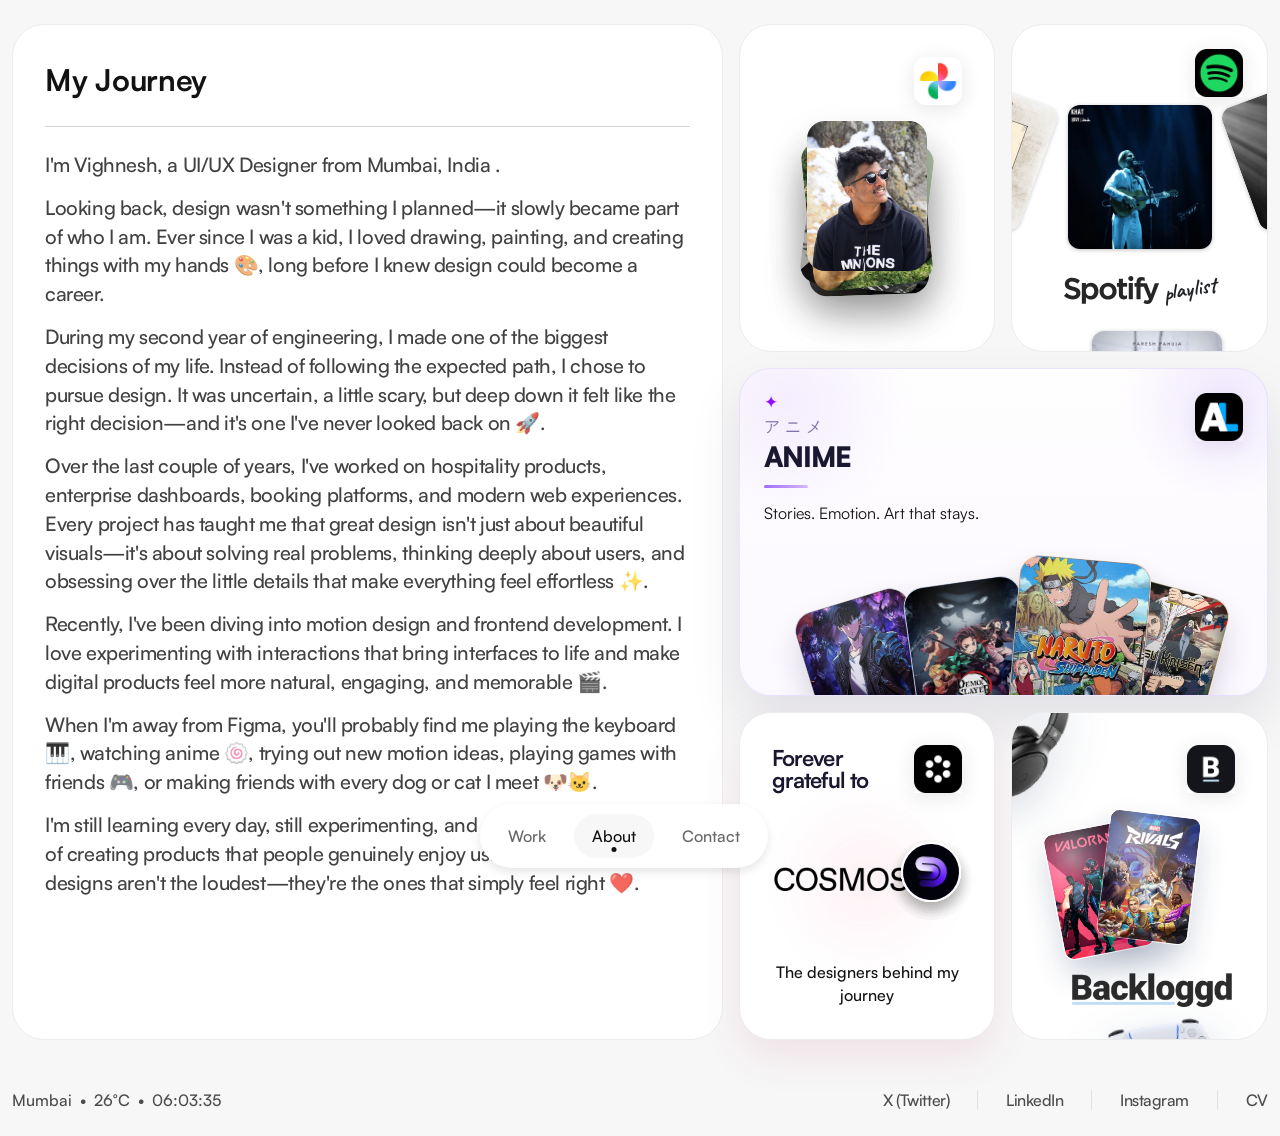
==== about.html @ e1684c3d "Initial portfolio upload" ====
<!doctype html>
<html lang="en">
  <head>
    <meta charset="UTF-8" />
    <meta name="viewport" content="width=device-width, initial-scale=1.0" />
    <title>Portfolio</title>

    <!-- Bootstrap -->
    <link
      href="https://cdn.jsdelivr.net/npm/bootstrap@5.3.3/dist/css/bootstrap.min.css"
      rel="stylesheet"
    />

    <!-- Icons -->
    <link
      rel="stylesheet"
      href="https://cdnjs.cloudflare.com/ajax/libs/font-awesome/6.5.2/css/all.min.css"
    />

    <link rel="preconnect" href="https://fonts.googleapis.com" />
    <link rel="preconnect" href="https://fonts.gstatic.com" crossorigin />
    <link
      href="https://fonts.googleapis.com/css2?family=Caveat:wght@400..700&display=swap"
      rel="stylesheet"
    />

    <!-- Custom Fonts -->
    <link rel="stylesheet" href="css/satoshi.css" />
    <link rel="stylesheet" href="css/about.css" />
    <link rel="stylesheet" href="css/style.css" />
  </head>

  <style>
    .card-title {
      justify-content: end;
    }

    .main-grid {
      display: grid;
      grid-template-columns: repeat(14, 1fr);
      grid-auto-rows: 70px;
      gap: 16px;
    }
  </style>

  <body>
    <div id="liquid-glass-cursor"></div>

    <div class="container py-4">
      <!-- Navbar -->
      <nav class="navbar-custom">
        <div class="nav-links">
          <a href="index.html">Work</a>
          <a class="active" href="about.html">About</a>
          <a href="contact.html">Contact</a>
        </div>
      </nav>

      <!-- Grid Layout -->
      <div class="main-grid mb-5">
        <!-- Hero -->
        <div class="card about-me-card">
          <h1 class="mb-4">My Journey</h1>
          <div
            class="mb-4"
            style="height: 1px; background-color: rgb(214, 214, 214)"
          ></div>
          <p>I'm Vighnesh, a UI/UX Designer from Mumbai, India .</p>
          <p>
            Looking back, design wasn't something I planned—it slowly became
            part of who I am. Ever since I was a kid, I loved drawing, painting,
            and creating things with my hands 🎨, long before I knew design
            could become a career.
          </p>
          <p>
            During my second year of engineering, I made one of the biggest
            decisions of my life. Instead of following the expected path, I
            chose to pursue design. It was uncertain, a little scary, but deep
            down it felt like the right decision—and it's one I've never looked
            back on 🚀.
          </p>
          <p>
            Over the last couple of years, I've worked on hospitality products,
            enterprise dashboards, booking platforms, and modern web
            experiences. Every project has taught me that great design isn't
            just about beautiful visuals—it's about solving real problems,
            thinking deeply about users, and obsessing over the little details
            that make everything feel effortless ✨.
          </p>
          <p>
            Recently, I've been diving into motion design and frontend
            development. I love experimenting with interactions that bring
            interfaces to life and make digital products feel more natural,
            engaging, and memorable 🎬.
          </p>
          <p>
            When I'm away from Figma, you'll probably find me playing the
            keyboard 🎹, watching anime 🍥, trying out new motion ideas, playing
            games with friends 🎮, or making friends with every dog or cat I
            meet 🐶🐱.
          </p>
          <p class="m-0">
            I'm still learning every day, still experimenting, and still chasing
            the feeling of creating products that people genuinely enjoy using.
            I believe the best designs aren't the loudest—they're the ones that
            simply feel right ❤️.
          </p>
        </div>

        <div
          class="card gallary-card"
          onclick="
            window.location.href = 'https://www.instagram.com/_.vighneshhh.___/'
          "
        >
          <div class="card-title">
            <img src="assets/images/gallary/gallary-logo.png" alt="" />
          </div>

          <div class="photo-stack">
            <img
              class="photo photo-1"
              src="assets/images/gallary/image-1.jpg"
            />

            <img
              class="photo photo-2"
              src="assets/images/gallary/image-2.png"
            />

            <img
              class="photo photo-3"
              src="assets/images/gallary/image-3.png"
            />

            <img
              class="photo photo-4"
              src="assets/images/gallary/image-4.jpg"
            />
          </div>
        </div>

        <div
          class="p-4 card spotify-card"
          onclick="
            window.location.href =
              'https://open.spotify.com/playlist/2gCjdoQWpwbHBiy445bhce?si=F80SnFazQF-aZh9__6fsIw'
          "
        >
          <div class="card-title">
            <img src="assets/images/spotify/spotify.png" alt="" />
          </div>

          <div class="card-center d-flex flex-column gap-4 align-items-center">
            <div class="center-image">
              <img src="assets/images/spotify/khat.jpg" alt="" />
            </div>

            <div class="center-text d-flex align-items-center gap-1">
              <img src="assets\images\spotify\spotify-text.svg" alt="" />
              <p>playlist</p>
            </div>
          </div>

          <!-- images -->
          <div class="music-img-1">
            <img src="assets/images/spotify/bairan.jpg" alt="" />
          </div>

          <div class="music-img-2">
            <img src="assets/images/spotify/arz-kiya-he.jpg" alt="" />
          </div>

          <div class="music-img-3">
            <img src="assets/images/spotify/doroon-doroon.jpg" alt="" />
          </div>
        </div>

        <div class="card anime-card">
          <div class="anime-card__shell">
            <div class="anime-card__header">
              <div class="anime-card__intro">
                <div class="anime-card__star">✦</div>
                <div class="anime-card__jp">アニメ</div>
                <h2>ANIME</h2>
                <div class="anime-card__rule"></div>
                <p>Stories. Emotion. Art that stays.</p>
              </div>

              <div class="anime-card__brand">
                <img src="assets/images/anime/anilist.png" alt="" />
              </div>
            </div>

            <div class="anime-card__posters" aria-hidden="true">
              <div class="anime-poster anime-poster--one">
                <img src="assets/images/anime/solo-leveling.jpg" alt="" />
              </div>
              <div class="anime-poster anime-poster--two">
                <img src="assets/images/anime/demon-slayer.jpg" alt="" />
              </div>
              <div class="anime-poster anime-poster--three">
                <img src="assets/images/anime/naruto.jpg" alt="" />
              </div>
              <div class="anime-poster anime-poster--four">
                <img src="assets/images/anime/jjk.jpg" alt="" />
              </div>
            </div>
          </div>
        </div>

        <div
          class="card designers-card"
          onclick="
            window.location.href = 'https://www.cosmos.so/vighnesh1/inspired-by'
          "
        >
          <div class="card-title">
            <div class="designers-card__intro">
              <span class="designers-card__eyebrow"
                >Forever<br />
                grateful to</span
              >
            </div>
            <img src="assets/images/designers/cosmos.png" alt="" />
          </div>

          <div class="designers-stage" aria-hidden="true">
            <div class="bloom-glow"></div>
            <div>
              <div class="cosmos-logo">
                <img
                  src="assets/images/designers/cosmos-logo-full.png"
                  alt=""
                />
              </div>

              <div class="bloom">
                <div class="bloom-avatar b-1">
                  <img src="assets/images/designers/bendy-ux.jpg" alt="" />
                </div>
                <div class="bloom-avatar b-2">
                  <img src="assets/images/designers/nisha-kumari.png" alt="" />
                </div>
                <div class="bloom-avatar b-3">
                  <img src="assets/images/designers/tim-gabe.png" alt="" />
                </div>
                <div class="bloom-avatar b-4">
                  <img src="assets/images/designers/igor.png" alt="" />
                </div>
                <div class="bloom-avatar b-5">
                  <img src="assets/images/designers/design-sense.png" alt="" />
                </div>
                <div class="bloom-avatar b-6">
                  <img src="assets/images/designers/stephen.png" alt="" />
                </div>
                <div class="bloom-avatar b-7">
                  <img src="assets/images/designers/glean.png" alt="" />
                </div>
                <div class="bloom-avatar b-8">
                  <img src="assets/images/designers/zander.png" alt="" />
                </div>
              </div>
            </div>
          </div>

          <div class="footer-text">The designers behind my journey</div>

          <!-- images -->
        </div>

        <div
          class="card games-card"
          onclick="
            window.location.href = 'https://backloggd.com/u/Vighnesh/games/'
          "
        >
          <div class="card-title">
            <img src="assets/images/games/backlogg.png" alt="" />
          </div>

          <div class="games-stage" aria-hidden="true">
            <div class="games-controller">
              <img src="assets/images/games/controller.png" alt="" />
            </div>

            <div class="games-headphones">
              <img src="assets/images/games/headphones.png" alt="" />
            </div>

            <div class="game-case case-a">
              <img src="assets/images/games/valorant.jpg" alt="" />
            </div>
            <div class="game-case case-b">
              <img src="assets/images/games/marvel-rivals.jpg" alt="" />
            </div>
          </div>

          <div class="backlog-title">
            <img src="assets/images/games/backloggd-logo.png" alt="" />
          </div>
        </div>
      </div>

      <footer class="footer">
        <!-- LEFT -->
        <div class="footer-left">
          <div class="location-hover">
            <div class="location-info">
              <span>Mumbai</span>
              <span>•</span>
              <span>26°C</span>
              <span>•</span>
              <span id="clock">11:08:53</span>
            </div>

            <!-- HOVER IMAGES -->
            <div class="hover-preview">
              <img
                src="assets/images/gateway-of-india.jpg"
                class="preview-img"
              />
              <img
                src="assets/images/bandra-warli-sea-link.jpg"
                class="preview-img"
              />
              <img src="assets/images/marins.jpg" class="preview-img" />
              <img src="assets/images/csmt.jpg" class="preview-img" />
              <img src="assets/images/night-view.png" class="preview-img" />
            </div>
          </div>
        </div>

        <!-- RIGHT -->
        <div class="footer-right">
          <a href="#">X (Twitter)</a>

          <div class="divider"></div>

          <a href="#">LinkedIn</a>

          <div class="divider"></div>

          <a href="#">Instagram</a>

          <div class="divider"></div>

          <a href="#">CV</a>
        </div>
      </footer>
    </div>

    <script src="js/script.js"></script>
  </body>
</html>
---- css/satoshi.css ----
@font-face {
  font-family: 'Satoshi';
  src: url('../assets/fonts/Satoshi-Light.woff2') format('woff2');
  font-weight: 300;
  font-style: normal;
  font-display: swap;
}

@font-face {
  font-family: 'Satoshi';
  src: url('../assets/fonts/Satoshi-LightItalic.woff2') format('woff2');
  font-weight: 300;
  font-style: italic;
  font-display: swap;
}

@font-face {
  font-family: 'Satoshi';
  src: url('../assets/fonts/Satoshi-Regular.woff2') format('woff2');
  font-weight: 400;
  font-style: normal;
  font-display: swap;
}

@font-face {
  font-family: 'Satoshi';
  src: url('../assets/fonts/Satoshi-Italic.woff2') format('woff2');
  font-weight: 400;
  font-style: italic;
  font-display: swap;
}

@font-face {
  font-family: 'Satoshi';
  src: url('../assets/fonts/Satoshi-Medium.woff2') format('woff2');
  font-weight: 500;
  font-style: normal;
  font-display: swap;
}

@font-face {
  font-family: 'Satoshi';
  src: url('../assets/fonts/Satoshi-Bold.woff2') format('woff2');
  font-weight: 700;
  font-style: normal;
  font-display: swap;
}

@font-face {
  font-family: 'Satoshi';
  src: url('../assets/fonts/Satoshi-Black.woff2') format('woff2');
  font-weight: 900;
  font-style: normal;
  font-display: swap;
}
---- css/about.css ----
.about-me-card {
  grid-column: span 8;
  grid-row: span 12;
}

.gallary-card {
  grid-column: span 3;
  grid-row: span 4;
  overflow: hidden;
}

.gallary-card .card-title {
  justify-content: end;
}

.gallary-card .card-title img {
  width: 48px;
  height: 48px;
  border-radius: 12px;
}

.spotify-card {
  grid-column: span 3;
  grid-row: span 4;
  overflow: hidden;
}

.card.anime-card {
  grid-column: span 6;
  grid-row: span 4;
  position: relative;
  overflow: hidden;
  isolation: isolate;
  padding: 24px;
  color: #1f1732;
  background:
    radial-gradient(
      circle at 9% 10%,
      rgba(210, 187, 255, 0.24) 0%,
      rgba(210, 187, 255, 0) 22%
    ),
    radial-gradient(
      circle at 92% 9%,
      rgba(219, 203, 255, 0.44) 0%,
      rgba(219, 203, 255, 0) 18%
    ),
    linear-gradient(180deg, #fffefe 0%, #fbf8ff 100%);
  border: 1px solid rgba(205, 188, 255, 0.35);
  box-shadow: 0 24px 52px rgba(34, 18, 68, 0.1);
  transition:
    transform 0.35s ease,
    box-shadow 0.35s ease,
    border-color 0.35s ease,
    background 0.35s ease;
}

.card.anime-card:hover {
  border-color: rgba(188, 146, 255, 0.6);
  background:
    radial-gradient(
      circle at 82% 16%,
      rgba(175, 122, 255, 0.34) 0%,
      rgba(175, 122, 255, 0) 18%
    ),
    radial-gradient(
      circle at 16% 88%,
      rgba(104, 60, 231, 0.18) 0%,
      rgba(104, 60, 231, 0) 12%
    ),
    linear-gradient(180deg, #cab6ff 0%, #9b65ff 100%);
}

.anime-card__glow {
  position: absolute;
  border-radius: 50%;
  pointer-events: none;
  z-index: 0;
  filter: blur(6px);
}

.anime-card__glow--top {
  width: 300px;
  height: 300px;
  top: -140px;
  right: -120px;
  background: radial-gradient(
    circle,
    rgba(218, 200, 255, 0.44) 0%,
    rgba(218, 200, 255, 0) 62%
  );
}

.anime-card__glow--bottom {
  width: 240px;
  height: 240px;
  left: -120px;
  bottom: -120px;
  background: radial-gradient(
    circle,
    rgba(140, 96, 255, 0.2) 0%,
    rgba(140, 96, 255, 0) 68%
  );
}

.anime-card__shell {
  position: relative;
  z-index: 1;
  height: 100%;
  display: flex;
  flex-direction: column;
}

.anime-card__header {
  display: flex;
  align-items: flex-start;
  justify-content: space-between;
  gap: 20px;
}

.anime-card__intro {
  max-width: 260px;
}

.anime-card__star {
  font-size: 17px;
  color: #930eff;
  line-height: 1;
  margin-bottom: 4px;
}

.anime-card__jp {
  font-size: 16px;
  letter-spacing: 0.32em;
  margin-bottom: 6px;
  font-weight: 500;
  color: #7f75aa;
}

.anime-card__intro h2 {
  margin: 0;
  font-size: 28px;
  line-height: 0.95;
  letter-spacing: -0.05em;
  font-weight: 800;
  color: #1a1830;
}

.anime-card__rule {
  width: 44px;
  height: 3px;
  border-radius: 999px;
  margin: 14px 0 14px;
  background: linear-gradient(90deg, #a26dff 0%, #d4b8ff 100%);
}

.anime-card__intro p {
  margin: 0;
  font-size: 16px;
  line-height: 1.45;
  color: #111111;
}

.anime-card__brand {
  width: 48px;
  height: 48px;
  box-shadow: 0 8px 18px rgba(61, 30, 120, 0.08);
  backdrop-filter: blur(10px);
  -webkit-backdrop-filter: blur(10px);
  white-space: nowrap;
  transition:
    background 0.35s ease,
    border-color 0.35s ease,
    box-shadow 0.35s ease,
    color 0.35s ease;
}

.anime-card__brand img {
  width: 100%;
}

.anime-card__posters {
  position: relative;
  flex: 1;
  margin-top: 0;
  min-height: 190px;
  display: flex;
  align-items: center;
  justify-content: center;
}

.anime-poster {
  position: absolute;
  width: 118px;
  height: 166px;
  display: flex;
  align-items: flex-end;
  border-radius: 20px;
  border: 1px solid rgba(255, 255, 255, 0.64);
  box-shadow: 0 18px 32px rgba(22, 10, 44, 0.18);
  transform-origin: center center;
  transition:
    transform 0.45s cubic-bezier(0.22, 0.68, 0, 1.2),
    box-shadow 0.45s cubic-bezier(0.22, 0.68, 0, 1.2),
    top 0.45s cubic-bezier(0.22, 0.68, 0, 1.2),
    left 0.45s cubic-bezier(0.22, 0.68, 0, 1.2),
    right 0.45s cubic-bezier(0.22, 0.68, 0, 1.2),
    filter 0.35s ease;
  overflow: hidden;
}

.anime-poster img {
  width: 100%;
}

.anime-poster::before,
.anime-poster::after {
  content: "";
  position: absolute;
  inset: 0;
  pointer-events: none;
}

.anime-poster::before {
  background: radial-gradient(
    circle at 50% 22%,
    rgba(255, 255, 255, 0.24) 0%,
    rgba(255, 255, 255, 0) 42%
  );
  mix-blend-mode: screen;
}

.anime-poster::after {
  background: linear-gradient(
    180deg,
    rgba(255, 255, 255, 0) 0%,
    rgba(10, 6, 19, 0.18) 100%
  );
}

.anime-poster span {
  position: relative;
  z-index: 1;
  font-size: 18px;
  font-weight: 800;
  line-height: 0.95;
  letter-spacing: 0.03em;
  color: #fff;
  text-shadow: 0 8px 16px rgba(0, 0, 0, 0.45);
}

.anime-poster--one {
  left: 10%;
  top: 72px;
  transform: rotate(-17deg);
  background: linear-gradient(160deg, #2b2140 0%, #161224 100%);
}

.anime-poster--one span {
  max-width: 72px;
}

.anime-poster--two {
  left: 31%;
  top: 56px;
  transform: rotate(-8deg);
  background: linear-gradient(160deg, #6f91c1 0%, #24345b 100%);
}

.anime-poster--two span {
  max-width: 74px;
}

.anime-poster--three {
  left: 52%;
  top: 34px;
  width: 132px;
  height: 184px;
  transform: rotate(5deg);
  z-index: 2;
  background: linear-gradient(160deg, #ff9b5f 0%, #6b2a18 40%, #2e1010 100%);
}

.anime-poster--three span {
  max-width: 92px;
  font-size: 19px;
}

.anime-poster--four {
  right: 6%;
  top: 60px;
  transform: rotate(15deg);
  background: linear-gradient(160deg, #d0ae72 0%, #8a5e22 45%, #302313 100%);
}

.anime-poster--four span {
  max-width: 76px;
}

.anime-card:hover .anime-poster--one {
  left: 8%;
  top: 0px;
  transform: rotate(-20deg);
}

.anime-card:hover .anime-poster--two {
  left: 29%;
  top: -10px;
  transform: rotate(-11deg);
}

.anime-card:hover .anime-poster--three {
  top: -20px;
  transform: rotate(7deg);
}

.anime-card:hover .anime-poster--four {
  right: 4%;
  top: 10px;
  transform: rotate(18deg);
}

.anime-card__footer {
  display: grid;
  grid-template-columns: auto 1fr auto;
  align-items: center;
  gap: 16px;
  margin-top: auto;
  padding-top: 18px;
}

.anime-card__meter {
  width: 68px;
  height: 68px;
  border-radius: 50%;
  display: flex;
  align-items: center;
  justify-content: center;
  font-size: 18px;
  font-weight: 800;
  color: #3c345f;
  background:
    radial-gradient(circle at center, #faf7ff 0%, #faf7ff 52%, transparent 54%),
    conic-gradient(#8d57ff 0 242deg, #e6dbff 242deg 360deg);
  box-shadow: inset 0 0 0 6px rgba(175, 140, 255, 0.12);
}

.anime-card__summary {
  display: flex;
  flex-direction: column;
  gap: 2px;
  padding-left: 16px;
  border-left: 1px solid rgba(114, 97, 164, 0.22);
}

.anime-card__summary span {
  font-size: 14px;
  color: #666182;
}

.anime-card__summary strong {
  font-size: 20px;
  color: #7851f2;
  letter-spacing: -0.02em;
}

.anime-card__cta {
  display: inline-flex;
  align-items: center;
  gap: 12px;
  padding: 14px 18px;
  border-radius: 18px;
  background: rgba(255, 255, 255, 0.62);
  border: 1px solid rgba(176, 154, 228, 0.2);
  font-size: 17px;
  font-weight: 700;
  color: #1f1732;
  white-space: nowrap;
  box-shadow: 0 8px 18px rgba(61, 30, 120, 0.08);
}

.anime-card__cta i {
  font-size: 15px;
}

.designers-card {
  grid-column: span 3;
  grid-row: span 4;
}

.games-card {
  grid-column: span 3;
  grid-row: span 4;
}

.about-me-card h1 {
  font-size: 30px;
  font-weight: 700;
  letter-spacing: -0.01em;
  line-height: 150%;
  color: rgb(18, 18, 18);
}

.about-me-card p {
  font-size: 20px;
  font-weight: 450;
  letter-spacing: -0.02em;
  line-height: 144%;
  color: rgba(18, 18, 18, 0.8);
  margin-bottom: 14px;
}

.spotify-card .card-title img {
  width: 48px;
  height: 48px;
}

.spotify-card .card-center .center-image {
  width: 144px;
  height: 144px;
  border-radius: 12px;
  overflow: hidden;
  box-shadow: rgba(0, 0, 0, 0.25) 0px 0.9px 4px 0px;
}

.spotify-card .card-center .center-image img {
  width: 100%;
  height: auto;
}

.spotify-card .card-center .center-text img {
  width: 95px;
  height: 28px;
}

.spotify-card .card-center .center-text p {
  font-family: "Caveat", cursive;
  font-optical-sizing: auto;
  font-size: 22px;
  font-weight: 700;
  transform: rotate(-10deg);
  margin: 0;
}

.music-img-1 {
  width: 130px;
  height: 130px;
  border-radius: 12px;
  overflow: hidden;
  box-shadow: rgba(0, 0, 0, 0.25) 0px 0.9px 4px 0px;
  position: absolute;
  top: 60px;
  left: -100px;
  transform: rotate(20deg);
  transition:
    transform 0.45s cubic-bezier(0.22, 0.68, 0, 1.2),
    left 0.45s cubic-bezier(0.22, 0.68, 0, 1.2),
    top 0.45s cubic-bezier(0.22, 0.68, 0, 1.2);
}

.music-img-1 img {
  width: 100%;
}

.spotify-card:hover .music-img-1 {
  left: 20px;
  top: 60px;
}

.music-img-2 {
  width: 130px;
  height: 130px;
  border-radius: 12px;
  overflow: hidden;
  box-shadow: rgba(0, 0, 0, 0.25) 0px 0.9px 4px 0px;
  position: absolute;
  top: 60px;
  right: -100px;
  transform: rotate(-20deg);
  transition:
    transform 0.45s cubic-bezier(0.22, 0.68, 0, 1.2),
    right 0.45s cubic-bezier(0.22, 0.68, 0, 1.2),
    top 0.45s cubic-bezier(0.22, 0.68, 0, 1.2);
}

.music-img-2 img {
  width: 100%;
}

.spotify-card:hover .music-img-2 {
  right: 20px;
  top: 60px;
}

.music-img-3 {
  width: 130px;
  height: 130px;
  border-radius: 12px;
  overflow: hidden;
  box-shadow: rgba(0, 0, 0, 0.25) 0px 0.9px 4px 0px;
  position: absolute;
  bottom: -110px;
  left: 80px;
  transition:
    transform 0.45s cubic-bezier(0.22, 0.68, 0, 1.2),
    left 0.45s cubic-bezier(0.22, 0.68, 0, 1.2),
    bottom 0.45s cubic-bezier(0.22, 0.68, 0, 1.2);
}

.music-img-3 img {
  width: 100%;
}

.spotify-card:hover .music-img-3 {
  bottom: 40px;
}

.spotify-card:hover {
  background-color: rgb(137, 230, 148);
}

@media (max-width: 992px) {
  .anime-card {
    grid-column: span 14;
    grid-row: span 5;
  }

  .anime-card__posters {
    min-height: 206px;
  }
}

@media (max-width: 768px) {
  .anime-card {
    padding: 24px;
  }

  .anime-card__header {
    flex-direction: column;
  }

  .anime-card__brand {
    align-self: flex-start;
  }

  .anime-card__intro h2 {
    font-size: 32px;
  }

  .anime-poster {
    width: 104px;
    height: 150px;
  }

  .anime-poster--three {
    width: 118px;
    height: 166px;
  }

  .anime-poster--one {
    left: 8%;
  }

  .anime-poster--two {
    left: 29%;
  }

  .anime-poster--three {
    left: 48%;
  }

  .anime-poster--four {
    right: 6%;
  }

  .anime-card__footer {
    grid-template-columns: 1fr;
    gap: 14px;
  }

  .anime-card__summary {
    padding-left: 0;
    border-left: 0;
  }

  .anime-card__cta {
    justify-content: center;
  }
}

@media (max-width: 576px) {
  .anime-card {
    grid-row: span 6;
    padding: 20px;
  }

  .anime-card__posters {
    min-height: 170px;
  }

  .anime-poster--one {
    left: -2%;
  }

  .anime-poster--two {
    left: 22%;
  }

  .anime-poster--three {
    left: 42%;
  }

  .anime-poster--four {
    right: -2%;
  }
}

.games-card .card-title img {
  width: 48px;
  height: 48px;
}

.games-card {
  display: flex;
  flex-direction: column;
  justify-content: space-between;
  overflow: hidden;
  position: relative;
  isolation: isolate;
  background: linear-gradient(160deg, #f4f8ff 0%, #eaf2ff 55%, #e3edff 100%);
  border: 1px solid rgba(140, 190, 255, 0.28);
  transition:
    background 0.5s ease,
    border-color 0.5s ease;
}

.games-card:hover {
  background: linear-gradient(165deg, #cfe6ff 0%, #96c8ff 55%, #5fa8ff 100%);
  border-color: rgba(95, 168, 255, 0.4);
}

.games-card__header {
  display: flex;
  align-items: flex-start;
  justify-content: space-between;
  position: relative;
  z-index: 2;
}

.games-icon {
  width: 28px;
  height: 28px;
  border-radius: 9px;
  background: rgba(255, 255, 255, 0.55);
  border: 1px solid rgba(255, 255, 255, 0.75);
  backdrop-filter: blur(10px);
  -webkit-backdrop-filter: blur(10px);
  display: flex;
  align-items: center;
  justify-content: center;
  flex: 0 0 auto;
  box-shadow: 0 6px 14px rgba(31, 68, 122, 0.1);
}

.games-icon i {
  font-size: 12px;
  color: #1a2b45;
}

.games-card .card-title span {
  color: #16233a;
}

.games-card__brand {
  width: 32px;
  height: 32px;
  border-radius: 10px;
  background: #111318;
  color: #fff;
  font-weight: 800;
  font-size: 16px;
  display: flex;
  align-items: center;
  justify-content: center;
  box-shadow: 0 8px 18px rgba(10, 14, 24, 0.28);
  transition: transform 0.4s cubic-bezier(0.22, 0.68, 0, 1.2);
}

.games-card:hover .games-card__brand {
  transform: rotate(-8deg) scale(1.06);
}

.games-stage {
  position: relative;
  flex: 1;
  min-height: 0;
}

.games-controller {
  position: absolute;
  z-index: 3;
  width: 200px;
  left: 15px;
  bottom: -124px;
  transform: rotate(-9deg);
  filter: drop-shadow(0 18px 24px rgba(15, 40, 80, 0.18));
  transition:
    transform 0.5s cubic-bezier(0.22, 0.68, 0, 1.2),
    bottom 0.5s cubic-bezier(0.22, 0.68, 0, 1.2);
}

.games-controller img {
  width: 100%;
}

.games-card:hover .games-controller {
  transform: rotate(-4deg);
  bottom: -36px;
}

.games-headphones {
  position: absolute;
  z-index: 3;
  width: 150px;
  left: -112px;
  top: -148px;
  transform: rotate(23deg);
  filter: drop-shadow(0 18px 24px rgba(15, 40, 80, 0.18));
  transition:
    transform 0.5s cubic-bezier(0.22, 0.68, 0, 1.2),
    top 0.5s cubic-bezier(0.22, 0.68, 0, 1.2),
    left 0.5s cubic-bezier(0.22, 0.68, 0, 1.2);
}

.games-headphones img {
  width: 100%;
}

.games-card:hover .games-headphones {
  transform: rotate(-4deg);
  top: -70px;
  left: -50px;
}

.game-case {
  position: absolute;
  width: 92px;
  height: 128px;
  border-radius: 14px;
  border: 1px solid rgba(255, 255, 255, 0.55);
  box-shadow: 0 16px 30px rgba(15, 40, 80, 0.2);
  transition:
    transform 0.5s cubic-bezier(0.22, 0.68, 0, 1.2),
    box-shadow 0.5s ease,
    top 0.5s cubic-bezier(0.22, 0.68, 0, 1.2),
    right 0.5s cubic-bezier(0.22, 0.68, 0, 1.2);
}

.game-case::before {
  content: "";
  position: absolute;
  inset: 0;
  border-radius: inherit;
  background: radial-gradient(
    circle at 28% 20%,
    rgba(255, 255, 255, 0.5),
    rgba(255, 255, 255, 0) 45%
  );
}

.case-a {
  top: 25px;
  right: 90px;
  z-index: 2;
  transform: rotate(-11deg);
  border-radius: 10px;
  overflow: hidden;
}

.case-a img {
  width: 100%;
}

.case-b {
  top: 12px;
  right: 40px;
  z-index: 3;
  border-radius: 10px;
  overflow: hidden;
  transform: rotate(7deg);
}

.case-b img {
  width: 100%;
}

.games-card:hover .case-a {
  top: 22px;
  right: 88px;
  transform: rotate(-16deg) scale(1.06);
  box-shadow: 0 22px 36px rgba(15, 40, 80, 0.26);
}

.games-card:hover .case-b {
  top: 6px;
  right: 14px;
  transform: rotate(11deg) scale(1.06);
  box-shadow: 0 22px 36px rgba(15, 40, 80, 0.26);
}

.backlog-title {
  position: absolute;
  width: 160px;
  height: auto;
  bottom: 32px;
  left: 60px;
}

.backlog-title img {
  width: 100%;
}

.games-card:hover .games-visit i {
  transform: translate(3px, -3px);
}

@media (prefers-reduced-motion: reduce) {
  .games-controller,
  .game-case,
  .games-card__brand {
    transition: none;
  }
}

.designers-card .card-title img {
  width: 48px;
  height: 48px;
}

.cosmos-logo {
  width: 150px;
  position: absolute;
  top: 40%;
  left: 0;
  transition:
    left 0.6s cubic-bezier(0.22, 0.68, 0, 1.2),
    box-shadow 0.5s ease;
}

.cosmos-logo img {
  width: 100%;
}

.designers-card .card-title {
  display: flex;
  align-items: center;
  gap: 8px;
  justify-content: space-between;
}

.designers-card .designers-card__intro {
  display: flex;
  flex-direction: column;
  align-items: flex-start;
}

.designers-card .card-title .designers-card__eyebrow {
  font-size: 22px;
  line-height: 1;
  letter-spacing: -0.04em;
  color: #1a1830;
  font-weight: 600;
  white-space: nowrap;
}

.designers-card__star {
  font-size: 17px;
  color: #e8557a;
  line-height: 1;
  margin-bottom: 4px;
}

.designers-card__rule {
  width: 34px;
  height: 3px;
  border-radius: 999px;
  margin-top: 10px;
  background: linear-gradient(90deg, #ff9db1 0%, #ffd1dc 100%);
}

.designers-card {
  display: flex;
  flex-direction: column;
  justify-content: space-between;
  overflow: hidden;
  position: relative;
  isolation: isolate;
  background:
    radial-gradient(
      circle at 10% 12%,
      rgba(255, 195, 213, 0.34) 0%,
      rgba(255, 195, 213, 0) 22%
    ),
    radial-gradient(
      circle at 90% 14%,
      rgba(255, 176, 202, 0.32) 0%,
      rgba(255, 176, 202, 0) 20%
    ),
    linear-gradient(165deg, #fff8fa 0%, #fff1f5 55%, #ffe9f0 100%);
  border: 1px solid rgba(236, 153, 183, 0.34);
  box-shadow: 0 18px 38px rgba(171, 58, 102, 0.1);
  transition:
    background 0.45s ease,
    border-color 0.45s ease,
    box-shadow 0.45s ease;
}

.designers-card:hover {
  background:
    radial-gradient(
      circle at 84% 16%,
      rgba(255, 119, 167, 0.38) 0%,
      rgba(255, 119, 167, 0) 22%
    ),
    radial-gradient(
      circle at 16% 88%,
      rgba(226, 74, 133, 0.24) 0%,
      rgba(226, 74, 133, 0) 18%
    ),
    linear-gradient(165deg, #ffd5e4 0%, #ffadc9 55%, #ff7fab 100%);
  border-color: rgba(226, 91, 144, 0.52);
  box-shadow: 0 22px 44px rgba(171, 58, 102, 0.2);
}

.designers-stage {
  position: relative;
  z-index: 1;
  flex: 1;
  min-height: 0;
}

.bloom-glow {
  position: absolute;
  top: 50%;
  left: 50%;
  width: 200px;
  height: 200px;
  margin: -100px 0 0 -100px;
  border-radius: 50%;
  background: radial-gradient(
    circle,
    rgba(232, 85, 122, 0.16) 0%,
    rgba(232, 85, 122, 0) 70%
  );
  filter: blur(10px);
  opacity: 0.5;
  transition:
    opacity 0.5s ease,
    transform 0.5s ease;
}

.designers-card:hover .bloom-glow {
  opacity: 1;
  transform: scale(1.1);
}

.bloom {
  position: absolute;
  top: 40%;
  left: 80%;
  width: 0;
  height: 0;
  transition:
    left 0.6s cubic-bezier(0.22, 0.68, 0, 1.2),
    box-shadow 0.5s ease,
    transform 0.5s ease;
}

.designers-card:hover .bloom {
  left: 47%;
}

.designers-card:hover .cosmos-logo {
  left: 18%;
  transform: scale(0.6);
}

.bloom-avatar {
  position: absolute;
  top: 0;
  left: 0;
  width: 60px;
  height: 60px;
  margin: -23px 0 0 -23px;
  border-radius: 50%;
  overflow: hidden;
  border: 2px solid #fff;
  box-shadow: 0 8px 16px rgba(0, 0, 0, 0.05);
  transform-origin: center;
  transition:
    transform 0.6s cubic-bezier(0.22, 0.68, 0, 1.2),
    box-shadow 0.5s ease;
}

.bloom-avatar img {
  width: 100%;
}

.b-1 {
  background: linear-gradient(160deg, #ffb199, #e8557a);
  transform: rotate(-18deg);
  z-index: 1;
  transition-delay: 0s;
}
.b-2 {
  background: linear-gradient(160deg, #ffd59e, #ff9a5b);
  transform: rotate(-13deg);
  z-index: 2;
  transition-delay: 0.03s;
}
.b-3 {
  background: linear-gradient(160deg, #b8e0d2, #4fb89d);
  transform: rotate(-8deg);
  z-index: 3;
  transition-delay: 0.06s;
}
.b-4 {
  background: linear-gradient(160deg, #c9d6ff, #7c93ff);
  transform: rotate(-3deg);
  z-index: 4;
  transition-delay: 0.09s;
}
.b-5 {
  background: linear-gradient(160deg, #f3c9ff, #b072e8);
  transform: rotate(3deg);
  z-index: 4;
  transition-delay: 0.12s;
}
.b-6 {
  background: linear-gradient(160deg, #ffe9a8, #f2b705);
  transform: rotate(8deg);
  z-index: 3;
  transition-delay: 0.15s;
}
.b-7 {
  background: linear-gradient(160deg, #bee3f8, #4fa3d9);
  transform: rotate(13deg);
  z-index: 2;
  transition-delay: 0.18s;
}
.b-8 {
  background: linear-gradient(160deg, #fadde1, #e88ca0);
  transform: rotate(18deg);
  z-index: 1;
  transition-delay: 0.21s;
}

.designers-card:hover .b-1 {
  transform: rotate(-20deg) translateY(-70px) rotate(20deg);
}

.designers-card:hover .b-2 {
  transform: rotate(25deg) translateY(-70px) rotate(-25deg);
}

.designers-card:hover .b-3 {
  transform: rotate(70deg) translateY(-70px) rotate(-70deg);
}

.designers-card:hover .b-4 {
  transform: rotate(115deg) translateY(-70px) rotate(-115deg);
}

.designers-card:hover .b-5 {
  transform: rotate(160deg) translateY(-70px) rotate(-160deg);
}

.designers-card:hover .b-6 {
  transform: rotate(205deg) translateY(-70px) rotate(-205deg);
}

.designers-card:hover .b-7 {
  transform: rotate(250deg) translateY(-70px) rotate(-250deg);
}

.designers-card:hover .b-8 {
  transform: rotate(295deg) translateY(-70px) rotate(-295deg);
}

.designers-card:hover .bloom-avatar {
  box-shadow: 0 14px 26px rgba(0, 0, 0, 0.22);
}

.footer-text {
  font-size: 16px;
  font-weight: 500;
  line-height: 1.45;
  color: #111111;
  text-align: center;
}

.photo-stack {
  position: absolute;

  left: 50%;
  bottom: 60px;

  transform: translateX(-50%);

  width: 210px;
  height: 170px;
}

.photo {
  position: absolute;

  width: 120px;
  height: 150px;

  border-radius: 18px;

  object-fit: cover;

  left: 50%;

  transform: translateX(-50%);

  transition: 0.55s cubic-bezier(0.22, 1, 0.36, 1);

  box-shadow: 0 20px 40px rgba(0, 0, 0, 0.15);
}

.photo-1 {
  z-index: 4;
}

.photo-2 {
  z-index: 3;

  transform: translateX(-50%) rotate(-6deg);

  top: 16px;
}

.photo-3 {
  z-index: 2;

  transform: translateX(-50%) rotate(7deg);

  top: 18px;
}

.photo-4 {
  z-index: 1;

  transform: translateX(-50%) rotate(-2deg);

  top: 24px;
}

.gallary-card:hover {
  background:
    radial-gradient(
      circle at 82% 18%,
      rgba(0, 150, 136, 0.35),
      transparent 22%
    ),
    radial-gradient(
      circle at 18% 88%,
      rgba(0, 121, 107, 0.22),
      transparent 18%
    ),
    linear-gradient(165deg, #a9e6de, #58c9bb, #00897b);
}

.gallary-card:hover .photo-1 {
  transform: translate(-50%, -10px) rotate(0deg);
}

.gallary-card:hover .photo-2 {
  transform: translate(-120%, -15px) rotate(-15deg);
}

.gallary-card:hover .photo-3 {
  transform: translate(20%, -18px) rotate(16deg);
}

.gallary-card:hover .photo-4 {
  transform: translate(-55%, 25px) rotate(-4deg);
}
---- css/style.css ----
*{
  margin:0;
  padding:0;
  box-sizing:border-box;
}

body{
  font-family:'Satoshi', sans-serif;
  background:#f7f7f7;
  color:#111;
  cursor: none;
}

/* Hide default cursor */
@media (pointer: fine) {
  html,
  body,
  * {
    cursor: none !important;
  }
}

/* Main Cursor */
/* MAIN CURSOR */

#liquid-glass-cursor {
  position: fixed;
  top: 0;
  left: 0;

  width: 34px;
  height: 34px;

  border-radius: 999px;

  pointer-events: none;
  z-index: 999999;

  opacity: 0;

  transform: translate3d(-50%, -50%, 0) scale(1);
  backface-visibility: hidden;

  will-change:
    transform,
    width,
    height;

  transition:
    width 0.35s cubic-bezier(.22,1,.36,1),
    height 0.35s cubic-bezier(.22,1,.36,1),
    background 0.35s ease,
    border-color 0.35s ease,
    box-shadow 0.35s ease,
    opacity 0.2s ease;

  /* Liquid Glass */
  background: rgba(255, 255, 255, 0.10);

  border: 1px solid rgba(255,255,255,0.22);

  backdrop-filter: blur(8px) saturate(180%);
  -webkit-backdrop-filter: blur(8px) saturate(180%);

  /* Depth */
  box-shadow:
    0 6px 24px rgba(0,0,0,0.12),
    inset 0 1px 0 rgba(255,255,255,0.28),
    inset 0 -1px 0 rgba(255,255,255,0.08);

  /* Premium blend */
  mix-blend-mode: screen;
}

/* Inner liquid reflection */

#liquid-glass-cursor::before {
  content: "";

  position: absolute;
  inset: 0;

  border-radius: inherit;

  background:
    radial-gradient(
      circle at 30% 30%,
      rgba(255,255,255,0.42),
      rgba(255,255,255,0.08) 35%,
      rgba(255,255,255,0.02) 60%,
      transparent 75%
    );

  pointer-events: none;
}

/* Hover State */

#liquid-glass-cursor.is-hovering {

  width: 62px;
  height: 62px;

  background: rgba(255,255,255,0.16);

  border-color: rgba(255,255,255,0.34);

  box-shadow:
    0 10px 34px rgba(0,0,0,0.16),
    inset 0 1px 0 rgba(255,255,255,0.34),
    inset 0 -1px 0 rgba(255,255,255,0.10);
}


.container{
  max-width:1400px;
}

.navbar-custom{
    display: flex;
    justify-content: center;
    align-items: center;
    bottom: calc(calc(100% - min(var(--framer-viewport-height, 100%), 100%)) + 32px);
    position: fixed;
    z-index: 999;
    right: 40%;
}

.brand{
  display:flex;
  align-items:center;
  gap:10px;
  font-size:15px;
}

.nav-links{
  background:#fff;
  padding:10px;
  border-radius:999px;
  display:flex;
  gap:10px;
  box-shadow:0 4px 10px rgba(0,0,0,0.1);
}

.nav-links a{
  position: relative;
  text-decoration:none;
  color:#666;
  padding:10px 18px;
  border-radius:999px;
  transition:.3s;
  font-weight:500;
}

.nav-links a.active{
  background:#f7f7f7;
  color:#111;
}

/* Dot */
.nav-links a.active::after{
  content:'';
  position:absolute;
  bottom:6px;
  left:50%;
  transform:translateX(-50%);
  width:5px;
  height:5px;
  background:#111;
  border-radius:50%;
}

.talk-btn{
  border:none;
  background:#111;
  color:#fff;
  padding:14px 24px;
  border-radius:999px;
  display:flex;
  align-items:center;
  gap:10px;
}

.green-dot{
  width:10px;
  height:10px;
  border-radius:50%;
  background:#62d84e;
}

.main-grid{
  display:grid;
  grid-template-columns:repeat(14,1fr);
  grid-auto-rows: 70px;
  gap:16px;
}

.card{
  background:#fff;
  border-radius:32px;
  padding:32px;
  border:1px solid #ececec;
}

.hero-card{
  grid-column:span 6;
  grid-row: span 4;
  position:relative;
  overflow:hidden;
  isolation:isolate;
  background-color: #fff;
}

.hero-card::before,
.hero-card::after{
  content:"";
  position:absolute;
  inset:auto;
  border-radius:50%;
  pointer-events:none;
  z-index:0;
}

.hero-card::before{
  width:240px;
  height:240px;
  top:-90px;
  right:-90px;
  background: radial-gradient(circle, rgba(140,92,255,.22) 0%, rgba(140,92,255,0) 70%);
}

.hero-card::after{
  width:200px;
  height:200px;
  left:-95px;
  bottom:-110px;
  background: radial-gradient(circle, rgba(255,174,92,.2) 0%, rgba(255,174,92,0) 70%);
}

.hero-card__content{
  position:relative;
  z-index:1;
  height:100%;
  display:flex;
  flex-direction:column;
  gap:20px;
}

.hero-card__topline{
  display:flex;
  align-items:center;
  justify-content:space-between;
  gap:12px;
  flex-wrap:wrap;
}

.hero-tag{
  background: linear-gradient(135deg, rgba(111,45,225,.12), rgba(255,255,255,.92));
  color:#5f2bcf;
  border:1px solid rgba(111,45,225,.12);
  box-shadow: 0 10px 24px rgba(111,45,225,.08);
}

.hero-status{
  display:inline-flex;
  align-items:center;
  gap:8px;
  padding:10px 14px;
  border-radius:999px;
  background: rgba(255,255,255,.65);
  border:1px solid rgba(255,255,255,.82);
  color:#5d6472;
  font-size:13px;
  font-weight:600;
  letter-spacing:-0.01em;
  backdrop-filter: blur(16px);
  box-shadow: 0 12px 26px rgba(15,23,42,.05);
}

.hero-status .status-dot{
  box-shadow: 0 0 0 0 rgba(98,216,78,.35);
  animation: heroPulse 2.4s ease-in-out infinite;
}

.hero-card h1 {
  font-size: 32px;
  letter-spacing: -0.06em;
  font-weight: 700;
  color:#121826;
  margin: 0;
}

.hero-card p{
  font-size:18px;
  color:#4f5665;
  line-height:1.75;
  max-width:520px;
  margin:0;
}

.hero-actions{
  display:flex;
  flex-wrap:wrap;
  gap:12px;
  margin-top:auto;
}

.hero-btn{
  display:inline-flex;
  align-items:center;
  gap:10px;
  padding:14px 18px;
  border-radius:999px;
  text-decoration:none;
  font-size:15px;
  font-weight:700;
  letter-spacing:-0.01em;
  transition:
    transform .3s cubic-bezier(.22,1,.36,1),
    box-shadow .3s ease,
    background-color .3s ease,
    color .3s ease,
    border-color .3s ease;
}

.hero-btn:hover{
  transform: translateY(-2px);
}

.hero-btn--primary{
  color:#fff;
  background: linear-gradient(135deg, #121826 0%, #313a55 100%);
  border:1px solid rgba(18,24,38,.12);
  box-shadow: 0 18px 30px rgba(18,24,38,.18);
}

.hero-btn--primary:hover{
  box-shadow: 0 22px 36px rgba(18,24,38,.22);
  color:#fff;
}

.hero-btn--secondary{
  color:#1f2937;
  background: rgba(255,255,255,.72);
  border:1px solid rgba(18,24,38,.08);
  backdrop-filter: blur(16px);
}

.hero-btn--secondary:hover{
  background:#fff;
  color:#111827;
}

.hero-stats{
  display:grid;
  grid-template-columns:repeat(3, minmax(0, 1fr));
  gap:14px;
}

.hero-stat{
  padding:14px 16px;
  border-radius:20px;
  background: rgba(255,255,255,.58);
  border:1px solid rgba(255,255,255,.75);
  box-shadow: 0 14px 30px rgba(15,23,42,.05);
  backdrop-filter: blur(16px);
  transition: transform .3s ease, border-color .3s ease, background-color .3s ease;
}

.hero-stat:hover{
  transform: translateY(-4px);
  border-color: rgba(107,114,255,.28);
  background: rgba(255,255,255,.8);
}

.hero-stat strong{
  display:block;
  font-size:1.02rem;
  letter-spacing:-0.03em;
  color:#111827;
}

.hero-stat span{
  display:block;
  margin-top:6px;
  font-size:.88rem;
  line-height:1.45;
  color:#5d6472;
}

.hero-card__ambient{
  position:absolute;
  border-radius:50%;
  filter: blur(12px);
  opacity:.7;
  pointer-events:none;
  z-index:0;
  transition: transform .5s ease, opacity .5s ease;
}

.hero-card__ambient--one{
  width:220px;
  height:220px;
  top:-100px;
  right:-40px;
  background: radial-gradient(circle, rgba(140,92,255,.18) 0%, rgba(140,92,255,0) 68%);
  animation: heroFloatOne 10s ease-in-out infinite;
}

.hero-card__ambient--two{
  width:180px;
  height:180px;
  left:-70px;
  bottom:-80px;
  background: radial-gradient(circle, rgba(255,174,92,.18) 0%, rgba(255,174,92,0) 70%);
  animation: heroFloatTwo 12s ease-in-out infinite;
}

.hero-card:hover .hero-card__ambient--one,
.hero-card:hover .hero-card__ambient--two{
  opacity:1;
}

.hero-card:hover .hero-card__ambient--one{
  transform: translate(-8px, 6px) scale(1.06);
}

.hero-card:hover .hero-card__ambient--two{
  transform: translate(10px, -6px) scale(1.04);
}

/* main card */
.tag {
  background:#EEE4FF;
  color:#6F2DE1;
  padding: 4px 12px;
  width: fit-content;
}

.aoap-card{
  grid-column:span 4;
  grid-row: span 6;
  display:flex;
  flex-direction:column;
  overflow:hidden;
  position:relative;
}

.aoap-card:hover {
  background-color: #FEECD9;
}

.aoap-preview-wrap{
  flex:1;
  display:flex;
  align-items:center;
  justify-content:center;
  min-height:0;
}

.aoap-preview{
  width:100%;
  max-width:270px;
  border-radius:14px;
  overflow:hidden;
  background:#fff;
  border:1px solid #ececec;
  box-shadow:0 16px 32px rgba(0,0,0,.10);
  transform: rotate(-3deg);
  transition: transform .5s cubic-bezier(.22,1,.36,1),
              box-shadow .5s ease;
}

.aoap-card:hover .aoap-preview{
  transform: rotate(0deg) translateY(-8px) scale(1.05);
  box-shadow: 0 26px 48px rgba(255,123,66,.40);
}

.aoap-preview-bar{
  display:flex;
  align-items:center;
  gap:6px;
  padding:6px;
  background:#fff;
  border-bottom:1px solid #ececec;
}

.aoap-preview-bar i{
  font-size:8px;
  color:#bbb;
}

.aoap-preview-bar span{
  font-size:10px;
  color:#888;
  letter-spacing:-0.01em;
}

.aoap-preview img{
  display:block;
  width:100%;
}

.project-title-aoap h1{
  font-size:22px;
  font-weight:700;
  line-height:1.3;
  max-width:230px;
}

.aoap-footer-row{
  display:flex;
  align-items:center;
  justify-content:space-between;
  margin-top:16px;
}

.aoap-status{
  display:flex;
  align-items:center;
  gap:7px;
  font-size:13px;
  font-weight:500;
  color:#777;
}

.aoap-status .status-dot{
  width:7px;
  height:7px;
  border-radius:50%;
  background:#7be06f;
  box-shadow: 0 0 0 0 rgba(123,224,111,.5);
  animation: aoapPulse 2.2s ease-out infinite;
}

.aoap-booking-card {
  position:absolute;
  z-index:5;
      top: 262px;
    left: 309px;
    transform: rotate(-15deg);
  transition: transform 0.45s cubic-bezier(.22,.68,0,1.2),
              left 0.45s cubic-bezier(.22,.68,0,1.2),
              top 0.45s cubic-bezier(.22,.68,0,1.2),
              right 0.45s cubic-bezier(.22,.68,0,1.2),
              bottom 0.45s cubic-bezier(.22,.68,0,1.2);
}

.aoap-booking-card img{
  width:200px;
  border-radius:6px;
  box-shadow: 0px 4px 10px rgba(0, 0, 0, 0.1);
}

.aoap-card:hover .aoap-booking-card {
  transform:
    rotate(0deg);
  /* box-shadow: 0 4px 10px 0 #ffb81372; */
  left: 200px;
  box-shadow: 0 26px 48px rgba(255,123,66,.22);
}

.aoap-activity-card {
  position:absolute;
  z-index:5;
  top: 100px;
    left: -60px;
    transform: rotate(25deg);
  transition: transform 0.45s cubic-bezier(.22,.68,0,1.2),
              left 0.45s cubic-bezier(.22,.68,0,1.2),
              top 0.45s cubic-bezier(.22,.68,0,1.2),
              right 0.45s cubic-bezier(.22,.68,0,1.2),
              bottom 0.45s cubic-bezier(.22,.68,0,1.2);
}


.aoap-activity-card img{
  width:100px;
  border-radius:8px;
  box-shadow: 0px 4px 10px rgba(0, 0, 0, 0.1);
  
}

.aoap-card:hover .aoap-activity-card {
  transform:
    rotate(10deg);
  /* box-shadow: 0 4px 10px 0 #ffb81372; */
  left: 10px;
  box-shadow: 0 26px 48px rgba(255,123,66,.22);
}


@keyframes aoapPulse{
  0%   { box-shadow: 0 0 0 0 rgba(123,224,111,.45); }
  70%  { box-shadow: 0 0 0 7px rgba(123,224,111,0); }
  100% { box-shadow: 0 0 0 0 rgba(123,224,111,0); }
}

.aoap-visit{
  display:flex;
  align-items:center;
  gap:8px;
  font-size:14px;
  font-weight:600;
  color:#111;
}

.aoap-visit i{
  font-size:11px;
  transition: transform .35s cubic-bezier(.22,1,.36,1);
}

.aoap-card:hover .aoap-visit i{
  transform: translate(3px,-3px);
}

.epicinfocus-card{
  grid-column:span 4;
  grid-row: span 6;
  display:flex;
  flex-direction:column;
  justify-content:space-between;
  overflow:hidden;
}

.epicinfocus-card:hover .project-preview{
  transform: rotate(-12deg);
  
}

.epicinfocus-card:hover {
  background-color: rgb(253, 246, 170);
}

.epic-staff-card{
  grid-column:span 6;
  grid-row: span 5;
  display:flex;
  flex-direction:column;
  justify-content:space-between;
  overflow:hidden;
}

.case-study{
  grid-column:span 8;
  grid-row: span 4;
  display:flex;
  justify-content:space-between;
  align-items:start;
  overflow:hidden;
}

.case-study:hover {
  background-color: #FEF3E6;
}

.design-system{
  grid-column:span 4;
}

.side-project{
  grid-column:span 4;
}

.thoughts{
  grid-column:span 4;
}

.small-label{
  font-size:14px;
  font-weight:600;
}

.orange{
  color:#ff7b42;
}

.light-btn{
  background:#fafafa;
  border:1px solid #ececec;
  padding:16px 22px;
  border-radius:999px;
  display:flex;
  width:fit-content;
  align-items:center;
  gap:12px;
}

.status-dot{
  width:10px;
  height:10px;
  border-radius:50%;
  background:#7be06f;
}

@keyframes heroFloatOne{
  0%, 100% { transform: translate3d(0, 0, 0) scale(1); }
  50% { transform: translate3d(-10px, 12px, 0) scale(1.05); }
}

@keyframes heroFloatTwo{
  0%, 100% { transform: translate3d(0, 0, 0) scale(1); }
  50% { transform: translate3d(12px, -8px, 0) scale(1.04); }
}

@keyframes heroPulse{
  0%   { box-shadow: 0 0 0 0 rgba(98,216,78,.35); }
  70%  { box-shadow: 0 0 0 8px rgba(98,216,78,0); }
  100% { box-shadow: 0 0 0 0 rgba(98,216,78,0); }
}

.full-width{
  width:100%;
}

.card-title{
  display:flex;
  align-items:center;
  gap:10px;
}

.card-title span {
  font-size:20px;
  font-weight: 600;
  letter-spacing: -0.02em;
}

.card-title img{
  width:28px;
  height:28px;
  object-fit:cover;
  box-shadow: 0 4px 20px 0 rgba(0, 0, 0, 0.10);
}



/* epic infocus card */

.project-title h1{
  font-size:24px;
  font-weight: 700;
  max-width: 245px;
}

.project-preview {
  position:absolute;
  z-index:10;
    bottom: -75px;
    right: -100px;
    transform: rotate(-30deg);
    transition: transform 0.45s cubic-bezier(.22,.68,0,1.2),
              right 0.45s cubic-bezier(.22,.68,0,1.2),
              bottom 0.45s cubic-bezier(.22,.68,0,1.2);
}

.project-preview img {
  width:245px;
}

.mini-card-1{
  position:absolute;
  z-index:3;
  top:45%;
  left:10px;
}

.mini-card-1 img{
  width:200px;
}

.mini-card-2{
  position:absolute;
  z-index:2;
  top:45%;
  left:10px;
  transition: transform 0.45s cubic-bezier(.22,.68,0,1.2),
              right 0.45s cubic-bezier(.22,.68,0,1.2),
              bottom 0.45s cubic-bezier(.22,.68,0,1.2),
              top 0.45s cubic-bezier(.22,.68,0,1.2),
              bottom 0.45s cubic-bezier(.22,.68,0,1.2);
}

.mini-card-2 img{
  width:200px;
  
}

.mini-card-3{
  position:absolute;
  z-index:1;
  top:45%;
  left:10px;
  transition: transform 0.45s cubic-bezier(.22,.68,0,1.2),
              right 0.45s cubic-bezier(.22,.68,0,1.2),
              bottom 0.45s cubic-bezier(.22,.68,0,1.2),
              top 0.45s cubic-bezier(.22,.68,0,1.2),
              bottom 0.45s cubic-bezier(.22,.68,0,1.2);
}

.mini-card-3 img{
  width:200px;
}

.epicinfocus-card:hover .mini-card-2 {
  transform: rotate(-12deg);
  top: 33%;
  left: 5px;
}

.epicinfocus-card:hover .mini-card-3 {
  transform: rotate(12deg);
  top: 57%;
  left: 5px;
}

/* epic staff card */

.project-preview-epic-staff {
  position:absolute;
  z-index:10;
  top: 32px;
  right: 32px;
}

.project-preview-epic-staff img {
  width:230px;
}

.project-preview-task-card {
  position:absolute;
  border-radius: 10px;
  overflow:hidden;
  z-index:10;
  bottom: 8px;
  right: 49px;
  transition: transform 0.45s cubic-bezier(.22,.68,0,1.2),
              width 0.45s cubic-bezier(.22,.68,0,1.2);
}

.project-preview-task-card img {
  width:197px;
}

.epic-staff-card:hover .project-preview-task-card {
  transform:
    rotate(8deg)
    scale(1.15);
  /* border:1px solid #4C5110;
  box-shadow: 0 4px 20px 0 #5aae0b72; */
}

.project-preview-work-card {
  position:absolute;
  z-index:5;
  transform: rotate(-12deg);
  top: 70px;
  right: 150px;
  transition: transform 0.45s cubic-bezier(.22,.68,0,1.2),
              right 0.45s cubic-bezier(.22,.68,0,1.2);
}

.project-preview-work-card img {
  width: 230px;
}

.epic-staff-card:hover .project-preview-work-card {
  transform:
    rotate(0deg);
  right: 250px;
}

.project-preview-task-track {
  position:absolute;
  z-index:5;
  top: 150px;
  left: -80px;
  transform: rotate(15deg);
  transition: transform 0.45s cubic-bezier(.22,.68,0,1.2),
              left 0.45s cubic-bezier(.22,.68,0,1.2),
              top 0.45s cubic-bezier(.22,.68,0,1.2),
              right 0.45s cubic-bezier(.22,.68,0,1.2),
              bottom 0.45s cubic-bezier(.22,.68,0,1.2);
}

.project-preview-task-track img {
  width:200px;
}

.epic-staff-card:hover .project-preview-task-track {
  transform:
    rotate(0deg);

  top: 200px;
  left: 0px;
}


.epic-staff-card:hover {
  background-color: #CACBB8;
}

.project-title-epic-staff h1 {
  font-size:24px;
  font-weight: 700;
  max-width: 245px;
}


.project-preview-aoap-scheduling1 {
  position:absolute;
  z-index:10;
      top: 46px;
    right: 147px;
    transform: rotate(-7deg);
    transition: transform 0.45s cubic-bezier(.22,.68,0,1.2),
              rotate 0.45s cubic-bezier(.22,.68,0,1.2),
              scale 0.45s cubic-bezier(.22,.68,0,1.2);
}

.project-preview-aoap-scheduling1 img {
  width:300px;
  border-radius: 12px;
  box-shadow: 0 4px 4px rgba(0, 0, 0, 0.1);

  
}

.project-preview-aoap-scheduling2 {
  position:absolute;
  z-index:12;
  top: 126px;
  right: -58px;
  transform: rotate(7deg);

  transition: transform 0.45s cubic-bezier(.22,.68,0,1.2),
              rotate 0.45s cubic-bezier(.22,.68,0,1.2),
              scale 0.45s cubic-bezier(.22,.68,0,1.2);
}

.project-preview-aoap-scheduling2 img {
  width:300px;
  border-radius: 12px;
  box-shadow: 0 4px 4px rgba(0, 0, 0, 0.1);
}

.case-study:hover .project-preview-aoap-scheduling2 {
  transform:rotate(0deg);
  transform:scale(1.12);
  box-shadow: 0 4px 20px 0 rgba(255, 161, 33, 0.20);
}

.case-study:hover .project-preview-aoap-scheduling1 {
  transform:rotate(0deg);
  transform:scale(1.12);
  box-shadow: 0 4px 20px 0 rgba(255, 161, 33, 0.20);
}

.project-preview-aoap-activity-card1 {
  position:absolute;
  z-index: 9;
  top: 75px;
  right: 300px;
  transform: rotate(7deg);
  transition: transform 0.45s cubic-bezier(.22,.68,0,1.2),
              rotate 0.45s cubic-bezier(.22,.68,0,1.2),
              scale 0.45s cubic-bezier(.22,.68,0,1.2),
              right 0.45s cubic-bezier(.22,.68,0,1.2);             
}

.project-preview-aoap-activity-card1 img {
  width:120px;
}

.case-study:hover .project-preview-aoap-activity-card1 {
  transform:rotate(-10deg)
            scale(1.12);
  right: 450px;
}

.project-preview-aoap-activity-card2 {
  position:absolute;
  z-index: 11;
  top: 141px;
  right: 9px;
  transform: rotate(7deg);
  transition: transform 0.45s cubic-bezier(.22,.68,0,1.2),
              rotate 0.45s cubic-bezier(.22,.68,0,1.2),
              scale 0.45s cubic-bezier(.22,.68,0,1.2),
              top 0.45s cubic-bezier(.22,.68,0,1.2);             
}

.project-preview-aoap-activity-card2 img {
  width:100px;
}

.case-study:hover .project-preview-aoap-activity-card2 {
  transform:rotate(-20deg)
            scale(1.12);
  top: 20px;
}

.project-preview-aoap-activity-guests {
  position:absolute;
      z-index: 9;
    top: 94px;
    right: 123px;

  transform: rotate(-30deg);
  transition: transform 0.45s cubic-bezier(.22,.68,0,1.2),
              rotate 0.45s cubic-bezier(.22,.68,0,1.2),
              scale 0.45s cubic-bezier(.22,.68,0,1.2),
              top 0.45s cubic-bezier(.22,.68,0,1.2),
              right 0.45s cubic-bezier(.22,.68,0,1.2);           
}

.project-preview-aoap-activity-guests img {
  width:150px;
}

.case-study:hover .project-preview-aoap-activity-guests{
  transform: rotate(28deg) scale(1.12);
    top: 203px;
    right: 266px;
}


/* case study */

.project-title-case-study h1{
  font-size:24px;
  font-weight: 700;
  max-width: 500px;
}

.aoap-img,
.case-img,
.side-project img{
  width:100%;
  border-radius:24px;
}

.aoap-card h3{
  margin-top:24px;
  font-size:30px;
}

.aoap-card p{
  color:#777;
  margin-top:10px;
}

.work-item{
  display:flex;
  align-items:center;
  gap:14px;
  padding:16px 0;
  border-bottom:1px solid #f0f0f0;
}

.work-item img{
  width:60px;
  height:60px;
  border-radius:16px;
  object-fit:cover;
}

.work-item h6{
  margin:0;
  font-size:16px;
}

.work-item span{
  font-size:14px;
  color:#777;
}

.work-item i{
  margin-left:auto;
}

.avatar{
  width:220px;
  display:block;
  margin:auto;
}

.case-content{
  max-width:400px;
}

.case-study h2{
  font-size:48px;
  line-height:1.1;
  margin:20px 0;
}

.case-study p{
  color:#777;
  line-height:1.7;
}

.case-study a,
.design-system a,
.side-project a{
  display:inline-flex;
  gap:10px;
  margin-top:20px;
  text-decoration:none;
  color:#111;
  font-weight:600;
}

.colors{
  display:flex;
  gap:16px;
  margin-bottom:30px;
}

.colors span{
  width:52px;
  height:52px;
  border-radius:18px;
}

.c1{background:#111;}
.c2{background:#8b8cf8;}
.c3{background:#7cd96a;}
.c4{background:#eee;}

.design-system h1{
  font-size:72px;
  margin-bottom:10px;
}

.design-system p{
  color:#666;
  margin-top:20px;
  line-height:1.8;
}

.side-project p{
  margin-top:20px;
  color:#666;
}

.thought-item{
  padding:20px 0;
  border-bottom:1px solid #f0f0f0;
}

.thought-item span{
  color:#777;
  font-size:14px;
}

/* Motion Design card */

.motion-card{
  grid-column: span 6;
  grid-row: span 4;
  position: relative;
  display:flex;
  flex-direction:column;
  justify-content:space-between;
  overflow:hidden;
}

.motion-card:hover{
  background-color: #E6ECFF;
}

.card-title .motion-icon{
  width:28px;
  height:28px;
  display:flex;
  align-items:center;
  justify-content:center;
  font-size:20px;
  line-height:1;
}

.motion-project-title h1{
  max-width:260px;
}

/* Stage the little SVG player sits in — echoes the peeking preview
   pattern used by the other cards, but self-contained (no export needed) */
.motion-stage{
  position:absolute;
  z-index:5;
  bottom:30px;
  right:30px;
  width:210px;
  height:160px;
  background:#f7f7f7;
  border-radius:26px;
  transform: rotate(-5deg);
  transition: transform 0.45s cubic-bezier(.22,.68,0,1.2),
              background 0.35s ease;
}

.motion-card:hover .motion-stage{
  transform: rotate(0deg) scale(1.06);
  background:#fff;
}

.motion-svg{
  width:100%;
  height:100%;
}

/* Little timeline chip — peeks from the top-right, scrubs on a loop */
.motion-keyframes{
  position:absolute;
  z-index:6;
  top:24px;
  right:32px;
  width:150px;
  padding:16px 16px 14px;
  background:#fff;
  border-radius:16px;
  box-shadow: 0 10px 26px rgba(0,0,0,.07);
  transform: rotate(-6deg);
  transition: transform 0.45s cubic-bezier(.22,.68,0,1.2);
}

.motion-card:hover .motion-keyframes{
  transform: rotate(0deg) translateY(6px);
}

.kf-track{
  position:relative;
  display:block;
  height:2px;
  background:#ececec;
  border-radius:2px;
}

.kf-diamond{
  position:absolute;
  top:50%;
  width:7px;
  height:7px;
  background:#3557FF;
  border-radius:2px;
  transform:translate(-50%,-50%) rotate(45deg);
}

.kf-playhead{
  position:absolute;
  top:-8px;
  left:0;
  width:2px;
  height:18px;
  background:#111;
  border-radius:2px;
  animation: kfScrub 3.2s ease-in-out infinite;
}

.motion-card:hover .kf-playhead{
  animation-duration: 1.7s;
}

@keyframes kfScrub{
  0%, 100% { left:0%; }
  50%      { left:100%; }
}

/* Small rotating badge — tucked behind the stage, peeks out on hover */
.motion-spinner{
  position:absolute;
  z-index:4;
  bottom:132px;
  right:150px;
  width:46px;
  height:46px;
  transform: rotate(-4deg);
  transition: transform 0.45s cubic-bezier(.22,.68,0,1.2),
              right 0.45s cubic-bezier(.22,.68,0,1.2),
              bottom 0.45s cubic-bezier(.22,.68,0,1.2);
}

.motion-card:hover .motion-spinner{
  transform: rotate(0deg);
  right: 172px;
  bottom: 150px;
}

.spinner-track{
  fill:none;
  stroke:#e4e4e4;
  stroke-width:3;
}

.spinner-arc{
  fill:none;
  stroke:#3557FF;
  stroke-width:3;
  stroke-linecap:round;
  stroke-dasharray: 24 70;
  transform-box: fill-box;
  transform-origin:center;
  animation: spinnerRotate 1.4s linear infinite;
}

.motion-card:hover .spinner-arc{
  animation-duration: 0.8s;
}

@keyframes spinnerRotate{
  to{ transform: rotate(360deg); }
}

.motion-ball{
  fill:#3557FF;
  transform-box: fill-box;
  transform-origin: center;
  animation: motionBallBounce 1.8s cubic-bezier(.45,0,.55,1) infinite;
}

.motion-shadow{
  fill:#111;
  opacity:.16;
  transform-box: fill-box;
  transform-origin: center;
  animation: motionShadowPulse 1.8s cubic-bezier(.45,0,.55,1) infinite;
}

.motion-trail path{
  fill:none;
  stroke:#3557FF;
  stroke-width:3;
  stroke-linecap:round;
  opacity:0;
  transition: opacity .35s ease;
}

.motion-card:hover .motion-trail path{
  opacity:.35;
}

.motion-card:hover .motion-ball,
.motion-card:hover .motion-shadow{
  animation-duration: 0.95s;
}

/* dribble-shots card */

.dribble-shots{
    position: relative;
    display:flex;
    grid-column: span 4;
    grid-row: span 4;
    flex-direction:column;
    gap:20px;
    overflow:hidden;
    transition: background-color .35s ease;
  }

  .dribble-shots:hover{ background-color:#FFEAF1; }

  .card-title{ display:flex; align-items:center; gap:10px; }

  .card-title .badge-icon{
    width:28px; height:28px;
    border-radius:8px;
    background: linear-gradient(135deg,#FF8FB3,#FF5C8A);
    box-shadow: 0 4px 14px rgba(255,92,138,.35);
    flex:0 0 auto;
  }

  .card-title span.name{
    font-size:19px;
    font-weight:700;
    letter-spacing:-0.02em;
    color:#111;
  }

  .shot-reel{
    position:relative;
    flex:1;
    min-height:0;
    display:flex;
    align-items:center;
    overflow:visible;
    margin:0 -32px;
    padding:0 32px;
    -webkit-mask-image: linear-gradient(to right, transparent 0, #000 44px, #000 calc(100% - 44px), transparent 100%);
            mask-image: linear-gradient(to right, transparent 0, #000 44px, #000 calc(100% - 44px), transparent 100%);
  }

  .shot-track{
    display:flex;
    gap:14px;
    animation: reelDrift 20s linear infinite;
    will-change: transform;
  }

  .dribble-shots:hover .shot-track{ animation-play-state: paused; }

  .shot{
    flex:0 0 auto;
    width:108px;
    height:108px;
    border-radius:16px;
    overflow:hidden;
    box-shadow:0 8px 18px rgba(0,0,0,.08);
    transition: transform .4s cubic-bezier(.22,.68,0,1.2), box-shadow .35s ease;
    position:relative;
  }

  .dribble-shots:hover .shot:hover{
    transform: translateY(-8px) scale(1.05);
    box-shadow:0 16px 28px rgba(194,58,100,.25);
    z-index:2;
  }

  /* placeholder shot art — stand-in for real screenshots */
  .ph{ width:100%; height:100%; position:relative; }
  .ph::before{ content:""; position:absolute; inset:0; }
  .ph::after{
    content:"";
    position:absolute;
    left:16px; right:28px; bottom:18px;
    height:8px;
    border-radius:5px;
    background:rgba(255,255,255,.75);
  }
  .ph span{
    position:absolute;
    left:16px; top:16px;
    width:22px; height:22px;
    border-radius:7px;
    background:rgba(255,255,255,.8);
  }
  .ph-1::before{ background:linear-gradient(150deg,#FFC7DD,#FF8FB3); }
  .ph-2::before{ background:linear-gradient(150deg,#FFDCB8,#FFAF6B); }
  .ph-3::before{ background:linear-gradient(150deg,#D9D3FF,#A79BFF); }
  .ph-4::before{ background:linear-gradient(150deg,#C6F1DE,#7FD9AE); }

  @keyframes reelDrift{
    from{ transform:translateX(0); }
    to{ transform:translateX(-488px); }
  }

/* Medium post card ------------------------------------------------ */
/* Signature move: the deck line gets "highlighted" on hover, like
   Medium's own highlight-to-quote feature. Meta + CTA arrow reveal
   alongside it, echoing the peek-in pattern used on the other cards. */

.medium-card{
  grid-column: span 4;
  grid-row: span 4;
  position: relative;
  display:flex;
  flex-direction:column;
  justify-content:space-between;
  overflow:hidden;
  transition: background-color .35s ease;
}

.medium-card:hover{ background-color:#F5F0E3; }

.card-title .medium-badge{
  width:28px;
  height:28px;
  border-radius:50%;
  background:#111;
  flex:0 0 auto;
  display:flex;
  align-items:center;
  justify-content:center;
}

.card-title .medium-badge span{
  font-family: Georgia, 'Times New Roman', serif;
  font-size:15px;
  font-weight:700;
  color:#fff;
  line-height:1;
}

.medium-project-title h1{
  font-size:23px;
  font-weight:700;
  line-height:1.3;
  max-width:100%;
}

.medium-deck{
  position:relative;
  max-width:100%;
  margin-top:12px;
}

.medium-deck span{
  position:relative;
  z-index:1;
  color:#777;
  font-size:15px;
  line-height:1.65;
}

.medium-deck::before{
  content:"";
  position:absolute;
  left:-4px;
  bottom:3px;
  width:0%;
  height:10px;
  background:#FFE066;
  border-radius:3px;
  transition: width .5s cubic-bezier(.22,1,.36,1) .05s;
}

.medium-card:hover .medium-deck::before{
  width:62%;
}

.medium-footer{
  display:flex;
  align-items:center;
  justify-content:space-between;
  gap:12px;
}

.medium-meta{
  display:flex;
  align-items:center;
  gap:6px;
  font-size:13px;
  color:#999;
  white-space:nowrap;
  opacity:0;
  transform:translateY(6px);
  transition: opacity .4s ease, transform .4s cubic-bezier(.22,1,.36,1);
}

.medium-card:hover .medium-meta{
  opacity:1;
  transform:translateY(0);
}

.medium-cta{
  display:flex;
  align-items:center;
  gap:8px;
  font-size:14px;
  font-weight:600;
  color:#111;
  white-space:nowrap;
}

.medium-cta i{
  font-size:12px;
  transition: transform .35s cubic-bezier(.22,1,.36,1);
}

.medium-card:hover .medium-cta i{
  transform:translateX(5px);
}

@media (prefers-reduced-motion: reduce){
  .medium-deck::before,
  .medium-meta,
  .medium-cta i{
    transition:none;
  }
}


/* squash-and-stretch bounce — the ball hangs briefly at the top of its
   arc, accelerates down, squashes on impact, then stretches back up */
@keyframes motionBallBounce{
  0%, 100% { transform: translateY(0) scale(1,1); }
  6%       { transform: translateY(0) scale(1,1); }
  42%      { transform: translateY(44px) scale(1,1); }
  48%      { transform: translateY(46px) scale(1.32,0.7); }
  56%      { transform: translateY(28px) scale(0.85,1.18); }
  74%      { transform: translateY(0) scale(1,1); }
}

/* contact shadow grows/darkens as the ball nears the ground, shrinks
   and fades as it rises — kept in sync with motionBallBounce above */
@keyframes motionShadowPulse{
  0%, 100% { transform: scale(0.55,0.55); opacity:.16; }
  6%       { transform: scale(0.55,0.55); opacity:.16; }
  42%      { transform: scale(1,1);       opacity:.30; }
  48%      { transform: scale(1.15,1.05); opacity:.36; }
  56%      { transform: scale(0.9,0.9);   opacity:.28; }
  74%      { transform: scale(0.55,0.55); opacity:.16; }
}

@media (prefers-reduced-motion: reduce){
  .aoap-preview,
  .aoap-visit i,
  .aoap-status .status-dot{
    transition:none;
    animation:none;
  }
  .motion-ball,
  .motion-shadow,
  .kf-playhead,
  .spinner-arc{
    animation: none;
  }
}

@media(max-width:1200px){

  .hero-card,
  .aoap-card,
  .epicinfocus-card,
  .epic-staff-card,
  .case-study,
  .motion-card,
  .medium-card,
  .design-system,
  .side-project,
  .thoughts{
    grid-column:span 12;
  }

  .case-study{
    flex-direction:column;
    gap:30px;
  }

  .hero-card{
    grid-row: span 5;
  }
}

@media(max-width:768px){

  .navbar-custom{
    flex-direction:column;
    gap:20px;
  }

  .nav-links{
    overflow:auto;
    width:100%;
    justify-content:flex-start;
  }

  .hero-card__topline{
    align-items:flex-start;
  }

  .hero-stats{
    grid-template-columns:1fr;
  }

  .card{
    padding:24px;
  }
}

@media(max-width:576px){
  .hero-actions{
    flex-direction:column;
  }

  .hero-btn{
    width:100%;
    justify-content:center;
  }
}


/* FOOTER */

.footer{
  width:100%;
  display:flex;
  align-items:center;
  justify-content:space-between;
}

/* LEFT */

.location-hover{
  position:relative;
  display:inline-flex;
  align-items:center;
  cursor:pointer;
}

.location-info{
    font-weight: 500;
    font-size: 16px;
    line-height: 1.2;
    display: flex;
    align-items: center;
    gap: 8px;
    color: #4C4C4C;
}

/* IMAGE PREVIEW */

.hover-preview{
  position:absolute;
  left:50%;
  bottom:calc(100% + 20px);
  transform:translateX(-50%);
  width:190px;
  aspect-ratio:16/9;
  pointer-events:none;
  transition: transform .3s cubic-bezier(.22,1,.36,1);
  will-change: transform;
}

.location-hover:hover .hover-preview{
  transform:translateX(-50%) translateY(-3px);
}

/* ALL IMAGES */

.preview-img{
  position:absolute;
  inset:0;

  width:100%;
  height:100%;
  object-fit:cover;

  border-radius:18px;

  opacity:0;

  transform:
    translateY(12px)
    scale(.92)
    rotate(0deg);

  transition:
    opacity .45s ease,
    transform .55s cubic-bezier(.22,1,.36,1);
  will-change: transform, opacity;

  box-shadow:
    0 20px 50px rgba(0,0,0,.18);

  border:2px solid rgba(255,255,255,.7);
}

/* ACTIVE IMAGE */

.preview-img.active{
  opacity:1;
}

/* DIFFERENT ROTATIONS */

.preview-img:nth-child(1).active{
  transform:
    translateY(0px)
    scale(1)
    rotate(-5deg);
}

.preview-img:nth-child(2).active{
  transform:
    translateY(0px)
    scale(1)
    rotate(3deg);
}

.preview-img:nth-child(3).active{
  transform:
    translateY(0px)
    scale(1)
    rotate(-2deg);
}

.preview-img:nth-child(4).active{
  transform:
    translateY(0px)
    scale(1)
    rotate(6deg);
}

.preview-img:nth-child(5).active{
  transform:
    translateY(0px)
    scale(1)
    rotate(-7deg);
}

/* RIGHT */

.footer-right{
  display:flex;
  align-items:center;
  gap:28px;
}

.footer-right a{
  text-decoration:none;
  color: rgb(76, 76, 76);
  font-size:16px;
  font-weight: 500;
  transition:.25s ease;
  letter-spacing: -0.03em;

}

.footer-right a:hover{
  color:#000;
}

.divider{
  width:1px;
  height:20px;
  background:rgba(0,0,0,.08);
}

/* RESPONSIVE */

@media(max-width:768px){

  .footer{
    flex-direction:column;
    align-items:flex-start;
    gap:30px;
  }

  .footer-right{
    flex-wrap:wrap;
    gap:18px;
  }

}
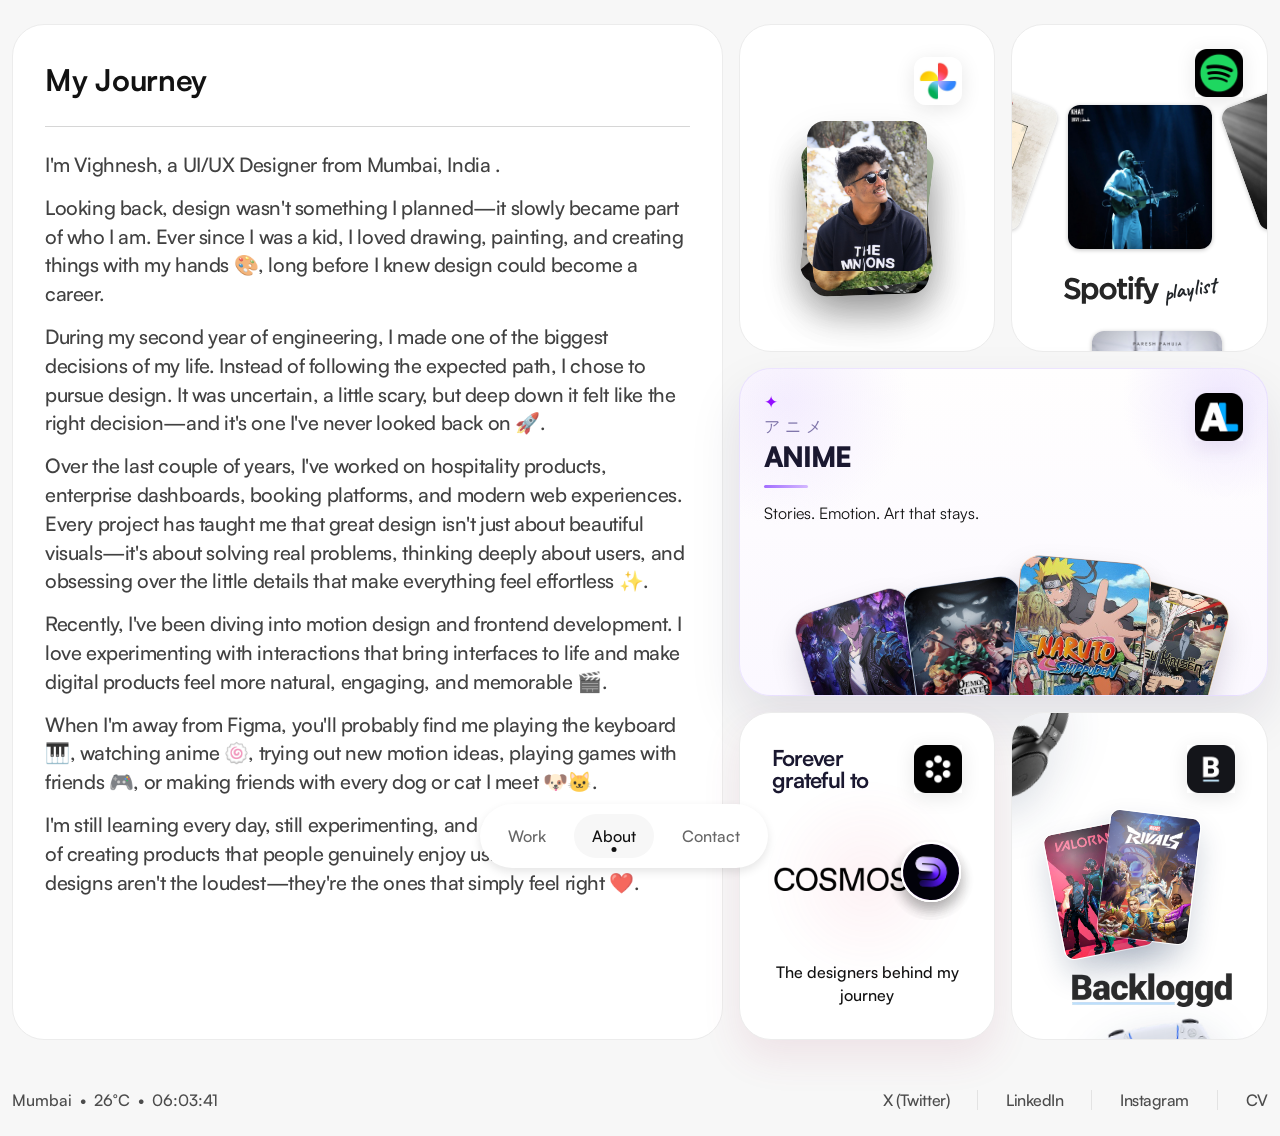
==== commit 0b140c17: "Updated portfolio" ====
--- a/about.html
+++ b/about.html
@@ -144,7 +144,7 @@
           class="p-4 card spotify-card"
           onclick="
             window.location.href =
-              'https://open.spotify.com/playlist/2gCjdoQWpwbHBiy445bhce?si=F80SnFazQF-aZh9__6fsIw'
+              ''
           "
         >
           <div class="card-title">
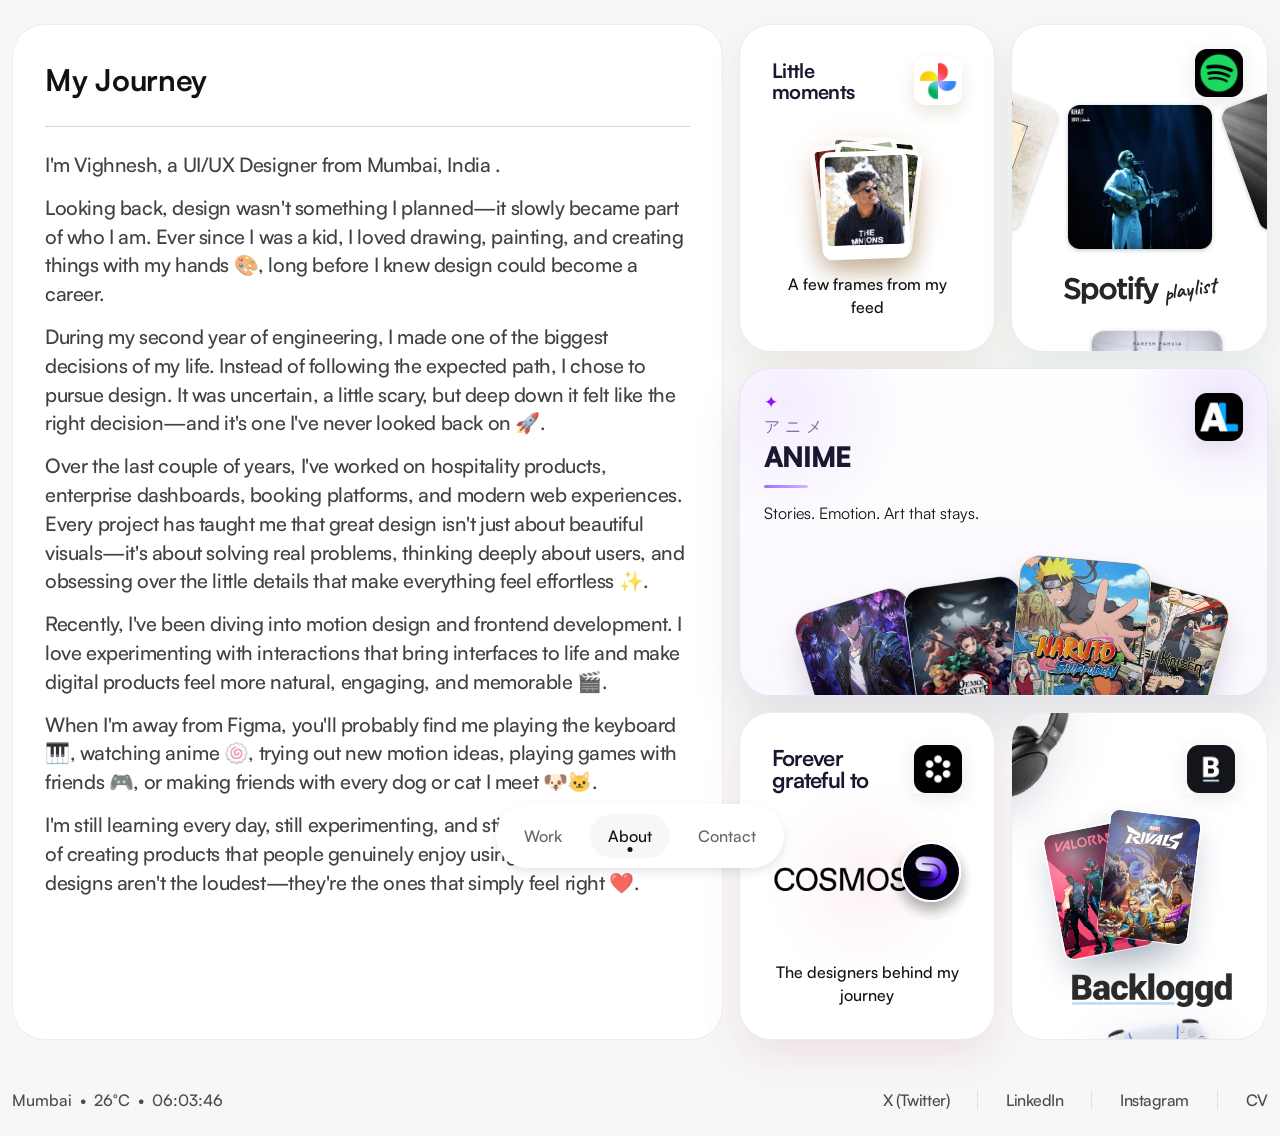
==== commit bf0c5fab: "Updated portfolio" ====
--- a/about.html
+++ b/about.html
@@ -28,18 +28,12 @@
     <link rel="stylesheet" href="css/satoshi.css" />
     <link rel="stylesheet" href="css/about.css" />
     <link rel="stylesheet" href="css/style.css" />
+    <link rel="stylesheet" href="css/responsive.css">
   </head>
 
   <style>
     .card-title {
       justify-content: end;
-    }
-
-    .main-grid {
-      display: grid;
-      grid-template-columns: repeat(14, 1fr);
-      grid-auto-rows: 70px;
-      gap: 16px;
     }
   </style>
 
@@ -114,30 +108,28 @@
           "
         >
           <div class="card-title">
+            <div class="gallary-card__eyebrow">Little<br />moments</div>
             <img src="assets/images/gallary/gallary-logo.png" alt="" />
           </div>
 
-          <div class="photo-stack">
-            <img
-              class="photo photo-1"
-              src="assets/images/gallary/image-1.jpg"
-            />
-
-            <img
-              class="photo photo-2"
-              src="assets/images/gallary/image-2.png"
-            />
-
-            <img
-              class="photo photo-3"
-              src="assets/images/gallary/image-3.png"
-            />
-
-            <img
-              class="photo photo-4"
-              src="assets/images/gallary/image-4.jpg"
-            />
-          </div>
+          <div class="gallary-stage" aria-hidden="true">
+            <div class="frame-glow"></div>
+
+            <div class="frame frame-1">
+              <img src="assets/images/gallary/image-1.jpg" alt="" />
+            </div>
+            <div class="frame frame-2">
+              <img src="assets/images/gallary/image-2.png" alt="" />
+            </div>
+            <div class="frame frame-3">
+              <img src="assets/images/gallary/image-3.png" alt="" />
+            </div>
+            <div class="frame frame-4">
+              <img src="assets/images/gallary/image-4.jpg" alt="" />
+            </div>
+          </div>
+
+          <div class="footer-text">A few frames from my feed</div>
         </div>
 
         <div
@@ -352,4 +344,4 @@
 
     <script src="js/script.js"></script>
   </body>
-</html>
+</html>
--- a/css/about.css
+++ b/css/about.css
@@ -6,23 +6,112 @@
 .gallary-card {
   grid-column: span 3;
   grid-row: span 4;
+  display: flex;
+  flex-direction: column;
+  justify-content: space-between;
+  position: relative;
+  isolation: isolate;
   overflow: hidden;
+  background:
+    radial-gradient(
+      circle at 14% 10%,
+      rgba(255, 189, 107, 0.24) 0%,
+      rgba(255, 189, 107, 0) 24%
+    ),
+    radial-gradient(
+      circle at 92% 12%,
+      rgba(255, 214, 153, 0.4) 0%,
+      rgba(255, 214, 153, 0) 20%
+    ),
+    linear-gradient(180deg, #fffdfa 0%, #fff8ef 100%);
+  border: 1px solid rgba(255, 190, 120, 0.3);
+  box-shadow: 0 18px 38px rgba(120, 74, 12, 0.08);
+  transition:
+    background 0.45s ease,
+    border-color 0.45s ease,
+    box-shadow 0.45s ease;
+}
+
+.gallary-card:hover {
+  border-color: rgba(255, 154, 62, 0.55);
+  box-shadow: 0 24px 46px rgba(120, 74, 12, 0.18);
+  background:
+    radial-gradient(
+      circle at 88% 14%,
+      rgba(255, 158, 66, 0.4) 0%,
+      rgba(255, 158, 66, 0) 20%
+    ),
+    radial-gradient(
+      circle at 10% 92%,
+      rgba(255, 115, 66, 0.24) 0%,
+      rgba(255, 115, 66, 0) 16%
+    ),
+    linear-gradient(165deg, #ffe4c4 0%, #ffbc79 55%, #ff8a4c 100%);
 }
 
 .gallary-card .card-title {
-  justify-content: end;
+  justify-content: space-between;
+  align-items: center;
+  position: relative;
+  z-index: 2;
 }
 
 .gallary-card .card-title img {
   width: 48px;
   height: 48px;
   border-radius: 12px;
+  box-shadow: 0 8px 16px rgba(120, 74, 12, 0.14);
+}
+
+.gallary-card__eyebrow {
+  font-size: 20px;
+  line-height: 1.05;
+  letter-spacing: -0.03em;
+  font-weight: 600;
+  color: rgb(26, 24, 48);
 }
 
 .spotify-card {
   grid-column: span 3;
   grid-row: span 4;
+  position: relative;
+  isolation: isolate;
   overflow: hidden;
+  background:
+    radial-gradient(
+      circle at 12% 10%,
+      rgba(137, 230, 148, 0.22) 0%,
+      rgba(137, 230, 148, 0) 24%
+    ),
+    radial-gradient(
+      circle at 90% 12%,
+      rgba(120, 214, 132, 0.3) 0%,
+      rgba(120, 214, 132, 0) 20%
+    ),
+    linear-gradient(180deg, #fafffb 0%, #f2fbf3 100%);
+  border: 1px solid rgba(137, 230, 148, 0.32);
+  box-shadow: 0 18px 38px rgba(30, 120, 50, 0.08);
+  transition:
+    background 0.45s ease,
+    border-color 0.45s ease,
+    box-shadow 0.45s ease;
+}
+
+.spotify-card:hover {
+  border-color: rgba(79, 200, 104, 0.55);
+  box-shadow: 0 24px 46px rgba(20, 90, 40, 0.2);
+  background:
+    radial-gradient(
+      circle at 88% 14%,
+      rgba(79, 200, 104, 0.4) 0%,
+      rgba(79, 200, 104, 0) 20%
+    ),
+    radial-gradient(
+      circle at 10% 90%,
+      rgba(40, 150, 70, 0.22) 0%,
+      rgba(40, 150, 70, 0) 16%
+    ),
+    linear-gradient(165deg, #eafcec 0%, #9de8a8 50%, #4fc868 100%);
 }
 
 .card.anime-card {
@@ -514,10 +603,6 @@
   bottom: 40px;
 }
 
-.spotify-card:hover {
-  background-color: rgb(137, 230, 148);
-}
-
 @media (max-width: 992px) {
   .anime-card {
     grid-column: span 14;
@@ -532,10 +617,6 @@
 @media (max-width: 768px) {
   .anime-card {
     padding: 24px;
-  }
-
-  .anime-card__header {
-    flex-direction: column;
   }
 
   .anime-card__brand {
@@ -1098,92 +1179,126 @@
   text-align: center;
 }
 
-.photo-stack {
-  position: absolute;
-
+.gallary-card .footer-text {
+  position: relative;
+  z-index: 2;
+}
+
+.gallary-stage {
+  position: relative;
+  flex: 1;
+  min-height: 0;
+  z-index: 1;
+}
+
+.frame-glow {
+  position: absolute;
+  top: 50%;
   left: 50%;
-  bottom: 60px;
-
-  transform: translateX(-50%);
-
-  width: 210px;
+  width: 170px;
   height: 170px;
-}
-
-.photo {
-  position: absolute;
-
-  width: 120px;
-  height: 150px;
-
-  border-radius: 18px;
-
+  margin: -85px 0 0 -85px;
+  border-radius: 50%;
+  background: radial-gradient(
+    circle,
+    rgba(255, 158, 66, 0.26) 0%,
+    rgba(255, 158, 66, 0) 70%
+  );
+  filter: blur(10px);
+  opacity: 0.45;
+  transition:
+    opacity 0.5s ease,
+    transform 0.5s ease;
+}
+
+.gallary-card:hover .frame-glow {
+  opacity: 1;
+  transform: scale(1.12);
+}
+
+.frame {
+  position: absolute;
+  left: 50%;
+  bottom: 14px;
+  width: 88px;
+  height: 108px;
+  box-sizing: border-box;
+  padding: 5px 5px 14px;
+  background: #fff;
+  border-radius: 10px;
+  box-shadow: 0 14px 26px rgba(120, 74, 12, 0.16);
+  transform-origin: bottom center;
+  transition:
+    left 0.55s cubic-bezier(0.22, 1, 0.36, 1),
+    bottom 0.55s cubic-bezier(0.22, 1, 0.36, 1),
+    transform 0.55s cubic-bezier(0.22, 1, 0.36, 1),
+    box-shadow 0.45s ease;
+}
+
+.frame img {
+  display: block;
+  width: 100%;
+  height: 100%;
   object-fit: cover;
-
-  left: 50%;
-
-  transform: translateX(-50%);
-
-  transition: 0.55s cubic-bezier(0.22, 1, 0.36, 1);
-
-  box-shadow: 0 20px 40px rgba(0, 0, 0, 0.15);
-}
-
-.photo-1 {
+  border-radius: 4px;
+}
+
+.frame-1 {
   z-index: 4;
-}
-
-.photo-2 {
+  transform: translateX(-50%) rotate(-2deg);
+}
+
+.frame-2 {
   z-index: 3;
-
-  transform: translateX(-50%) rotate(-6deg);
-
-  top: 16px;
-}
-
-.photo-3 {
+  bottom: 20px;
+  transform: translateX(-50%) rotate(7deg);
+}
+
+.frame-3 {
   z-index: 2;
-
-  transform: translateX(-50%) rotate(7deg);
-
-  top: 18px;
-}
-
-.photo-4 {
+  bottom: 24px;
+  transform: translateX(-50%) rotate(-8deg);
+}
+
+.frame-4 {
   z-index: 1;
-
-  transform: translateX(-50%) rotate(-2deg);
-
-  top: 24px;
-}
-
-.gallary-card:hover {
-  background:
-    radial-gradient(
-      circle at 82% 18%,
-      rgba(0, 150, 136, 0.35),
-      transparent 22%
-    ),
-    radial-gradient(
-      circle at 18% 88%,
-      rgba(0, 121, 107, 0.22),
-      transparent 18%
-    ),
-    linear-gradient(165deg, #a9e6de, #58c9bb, #00897b);
-}
-
-.gallary-card:hover .photo-1 {
-  transform: translate(-50%, -10px) rotate(0deg);
-}
-
-.gallary-card:hover .photo-2 {
-  transform: translate(-120%, -15px) rotate(-15deg);
-}
-
-.gallary-card:hover .photo-3 {
-  transform: translate(20%, -18px) rotate(16deg);
-}
-
-.gallary-card:hover .photo-4 {
-  transform: translate(-55%, 25px) rotate(-4deg);
-}
+  bottom: 28px;
+  transform: translateX(-50%) rotate(4deg);
+}
+
+.gallary-card:hover .frame-1 {
+  left: 38%;
+  bottom: 42px;
+  transform: translateX(-50%) rotate(-4deg) scale(1.08);
+  box-shadow: 0 22px 38px rgba(120, 74, 12, 0.26);
+  transition-delay: 0.09s;
+}
+
+.gallary-card:hover .frame-2 {
+  left: 14%;
+  bottom: 22px;
+  transform: translateX(-50%) rotate(-17deg) scale(0.95);
+  transition-delay: 0s;
+}
+
+.gallary-card:hover .frame-3 {
+  left: 86%;
+  bottom: 18px;
+  transform: translateX(-50%) rotate(17deg) scale(0.95);
+  transition-delay: 0.03s;
+}
+
+.gallary-card:hover .frame-4 {
+  left: 62%;
+  bottom: 34px;
+  transform: translateX(-50%) rotate(6deg) scale(1);
+  transition-delay: 0.06s;
+}
+
+@media (prefers-reduced-motion: reduce) {
+  .gallary-card,
+  .frame,
+  .frame-glow {
+    transition: none;
+  }
+}
--- a/css/style.css
+++ b/css/style.css
@@ -114,6 +114,9 @@
 
 .container{
   max-width:1400px;
+      align-items: center;
+    display: flex;
+    flex-direction: column;
 }
 
 .navbar-custom{
@@ -123,7 +126,6 @@
     bottom: calc(calc(100% - min(var(--framer-viewport-height, 100%), 100%)) + 32px);
     position: fixed;
     z-index: 999;
-    right: 40%;
 }
 
 .brand{
@@ -193,6 +195,7 @@
   grid-template-columns:repeat(14,1fr);
   grid-auto-rows: 70px;
   gap:16px;
+  width: 100%;
 }
 
 .card{
--- a/css/responsive.css
+++ b/css/responsive.css
@@ -0,0 +1,646 @@
+/* ========================================
+   RESPONSIVE DESIGN - Contact Page
+   ======================================== */
+
+/* TABLET - Medium (768px and below) */
+@media(max-width:768px){
+
+  .cv-card{
+    grid-column:span 12;
+  }
+
+  .dribble-card,
+  .linkedin-card{
+    grid-column:span 6;
+  }
+
+  .instagram-card,
+  .mail-card{
+    grid-column:span 12;
+  }
+
+  .card-title-contact span{
+    font-size:24px;
+  }
+
+  .card-sub{
+    font-size:18px;
+  }
+
+  .arrow-icon{
+    width:36px;
+    height:36px;
+    top:20px;
+    right:20px;
+  }
+}
+
+/* MOBILE - Small (480px and below) */
+@media(max-width:480px){
+
+  .cv-card,
+  .dribble-card,
+  .linkedin-card,
+  .instagram-card,
+  .mail-card{
+    height: 343px;
+  }
+
+  .card-title-contact span{
+    font-size:18px;
+    white-space: nowrap;
+        overflow: hidden;
+        text-overflow: ellipsis;
+        width: 100%;
+        display: block;
+  }
+
+  .card-sub{
+    font-size:14px;
+  }
+
+  .arrow-icon{
+    width:32px;
+    height:32px;
+    top:16px;
+    right:16px;
+  }
+
+  .arrow-icon svg{
+    font-size:16px;
+  }
+}
+
+/* MOBILE - Extra Small (below 360px) */
+@media(max-width:360px){
+
+  .card-title-contact span{
+    font-size:16px;
+  }
+
+  .card-sub{
+    font-size:12px;
+  }
+}
+
+/* ========================================
+   RESPONSIVE DESIGN - Project Pages
+   ======================================== */
+
+/* TABLET - Medium (768px and below) */
+@media(max-width:768px){
+
+  .project-hero{
+    flex-direction:column;
+    gap:20px;
+  }
+
+  .project-info{
+    width:100%;
+  }
+
+  .project-container{
+    padding:24px;
+  }
+
+  .project-company span{
+    font-size:20px;
+  }
+
+  .project-content{
+    width:100%;
+  }
+
+  .project-heading h1{
+    font-size:36px;
+  }
+
+  .project-description p{
+    font-size:18px;
+  }
+
+  .project-visual{
+    position:relative;
+    top:auto;
+    right:auto;
+    width:100%;
+    margin-top:20px;
+  }
+
+  .project-role{
+    width:100%;
+    padding:24px;
+  }
+
+  .item span,
+  .item p{
+    font-size:18px;
+  }
+
+  .section-heading h1{
+    font-size:28px;
+  }
+
+  .detail-section{
+    width:100%;
+    max-height:none;
+  }
+
+  .matrix h1{
+    font-size:42px;
+  }
+
+  .matrix p{
+    font-size:18px;
+  }
+}
+
+/* MOBILE - Small (480px and below) */
+@media(max-width:480px){
+
+  .container {
+    align-items: center;
+    display: flex;
+    flex-direction: column;
+  }
+
+  .project-hero{
+    flex-direction:column;
+    gap:32px;
+    width: 343px;
+  }
+
+  .project-container{
+    padding: 24px;
+    border-radius:24px;
+  }
+
+  .project-company span{
+    font-size:18px;
+  }
+
+  .project-heading h1{
+    font-size:24px;
+    margin-bottom:16px;
+  }
+
+  .project-description p{
+    font-size:18px;
+  }
+
+  .project-visual{
+    margin-top:16px;
+  }
+
+  .project-role{
+    padding:24px;
+    border-radius:24px;
+  }
+
+  .item span,
+  .item p{
+    font-size:14px;
+  }
+
+  .icon{
+    width:44px;
+    height:44px;
+  }
+
+  .icon img {
+    width:100%;
+  }
+
+  .section-heading h1{
+    font-size:22px;
+  }
+
+  .section-heading .icon{
+    width:48px;
+    height:48px;
+  }
+
+  .section-heading .icon img {
+    width:100%;
+  }
+
+  .what-broken {
+    width:343px;
+    gap:24px;
+  }
+
+  .detail-section {
+    width: 100%;
+    height: 500px;
+  }
+
+  .detail-section p{
+    font-size: 18px;
+    font-weight: 400;
+    letter-spacing: -0.04em;
+    line-height: 23px;
+  }
+
+  .detail-section h1{
+    font-size:20px;
+  }
+
+  .matrix h1{
+    font-size:27px;
+    line-height:1.3;
+  }
+
+  .matrix p{
+    font-size:15px;
+  }
+
+  .project-matrics{
+    gap:12px;
+  }
+
+  .research-reviews {
+    width: 343px;
+    gap:24px;
+  }
+
+  .review-card {
+    width: 300px;
+    border-radius: 20px;
+  }
+
+  .what-changed {
+    height:auto;
+  }
+
+  .redesign-flow {
+    width:343px;
+  }
+
+  .end-to-end-flow {
+    width:343px;
+    gap:24px;
+  }
+
+  .end-to-end-flow .section-left {
+    gap:16px;
+  }
+
+  .what-improved {
+    width:343px;
+  }
+
+  .what-improved .improved-kpis {
+    padding: 16px;
+    gap:16px;
+  }
+
+  .key-learnings {
+    width:343px;
+    gap:32px;
+  }
+
+  .redesign-flow-staff {
+    width:343px;
+  }
+
+  .key-learnings-staff {
+    width:343px;
+    gap:32px;
+  }
+
+  .detail-section-activity {
+    height:auto;
+  }
+
+  .redesign-flow-activity {
+    width:343px;
+    grid-template-columns: repeat(1, 1fr);
+  }
+  
+
+  .activity-through-booking {
+    width:100%;
+  }
+}
+
+/* MOBILE - Extra Small (below 360px) */
+@media(max-width:360px){
+
+  .project-container{
+    padding:12px;
+    border-radius:12px;
+  }
+
+  .project-company span{
+    font-size:14px;
+  }
+
+  .project-heading h1{
+    font-size:20px;
+  }
+
+  .section-heading h1{
+    font-size:18px;
+  }
+
+  .detail-section h1{
+    font-size:16px;
+  }
+
+  .matrix h1{
+    font-size:28px;
+  }
+}
+
+
+/* ========================================
+   RESPONSIVE DESIGN - home Pages
+   ======================================== */
+
+
+   /* MOBILE - Small (480px and below) */
+@media(max-width:480px){
+
+   .main-grid {
+    display:flex;
+    flex-direction:column;
+    gap:16px;
+    width:343px;
+   }
+
+   .aoap-card {
+    height:343px;
+   }
+
+   .hero-card h1{
+    font-size:24px;
+    letter-spacing: -0.02em;
+   }
+
+   .hero-card p {
+    line-height:1.5;
+   }
+
+   .project-title-aoap h1{
+    font-size:18px;
+    letter-spacing: -0.02em;
+    font-weight: 600;
+   }
+
+   .aoap-preview {
+    max-width: 210px;
+    border-radius: 10px;
+   }
+
+   .aoap-booking-card {
+        top: 170px;
+    left: 227px;
+   }
+
+   .aoap-booking-card img {
+    width:160px;
+   }
+
+   .aoap-activity-card {
+    top: 78px;
+    left: -5px;
+   }
+
+   .aoap-activity-card img {
+    width:80px;
+   }
+
+   .epicinfocus-card {
+    height:343px;
+   }
+
+   .project-title h1 {
+      font-size: 18px;
+      letter-spacing: -0.02em;
+      font-weight: 600;
+   }
+
+   .card-title span {
+    font-size:16px;
+   }
+
+   .card-title img {
+    width:24px;
+    height:24px;
+   }
+
+   .project-preview img {
+      width: 150px;
+  }
+
+  .project-preview {
+    bottom: -15px;
+    right: -35px;
+  }
+
+  .epic-staff-card {
+    height:343px;
+   }
+
+   .project-title-epic-staff h1 {
+      font-size: 18px;
+      letter-spacing: -0.02em;
+      font-weight: 600;
+              max-width: 170px;
+   }
+
+   .project-preview-epic-staff img {
+      width: 160px;
+  }
+
+  .project-preview-epic-staff {
+    top: 67px;
+    bottom: -41px;
+    right: 16px;
+  }
+
+  .project-preview-task-card img {
+    width: 140px;
+}
+
+.project-preview-task-card {
+   bottom: 14px;
+    right: 27px;
+}
+
+.project-preview-work-card img {
+    width: 160px;
+}
+
+.project-preview-work-card {
+  top: 85px;
+    right: 84px;
+}
+
+.project-preview-task-track img {
+    width: 150px;
+}
+
+.project-preview-task-track {
+      left: -58px;
+}
+
+.case-study {
+  height:343px;
+}
+
+.project-title-case-study h1 {
+    font-size: 18px;
+    font-weight: 700;
+    max-width: 100%;
+}
+
+.project-preview-aoap-scheduling2 img {
+    width: 220px;
+}
+
+.project-preview-aoap-scheduling1 img {
+    width: 220px;
+}
+
+.project-preview-aoap-scheduling1 {
+  top: 84px;
+    right: 145px;
+}
+
+.project-preview-aoap-scheduling2 {
+  top: 108px;
+    right: -38px;
+}
+
+.project-preview-aoap-activity-card1 img {
+    width: 80px;
+}
+
+.project-preview-aoap-activity-card1 {
+    top: 90px;
+    right: 253px;
+}
+
+.project-preview-aoap-activity-card2 img {
+    width: 75px;
+}
+
+.project-preview-aoap-activity-guests img {
+    width: 100px;
+}
+
+
+.card {
+  border-radius:16px;
+}
+
+.motion-card {
+  height:343px;
+}
+
+.motion-stage {
+    bottom: 100px;
+    right: 60px;
+    width: 230px;
+}
+
+  .footer {
+    width:343px;
+    align-items: center;
+    margin-bottom: 80px;
+  }
+
+  .footer-right a {
+    background-color: rgb(255 255 255);
+    border-radius: 24px;
+    padding: 12px 20px;
+    white-space: nowrap;
+  }
+  .footer-right {
+    flex-wrap: nowrap;
+    gap:0;
+  }
+
+  }
+
+  /* ========================================
+   RESPONSIVE DESIGN - About Pages
+   ======================================== */
+
+
+   /* MOBILE - Small (480px and below) */
+@media(max-width:480px){
+
+   .gallary-card {
+    height:343px;
+   }
+
+   .gallary-card__eyebrow {
+    font-size: 22px;
+   }
+
+   .frame {
+    width:120px;
+    height:160px;
+   }
+
+   .spotify-card {
+    height:343px;
+   }
+
+   .music-img-3 {
+    left: 108px;
+   }
+
+   .anime-card {
+    height:343px;
+   }
+
+   .designers-card {
+    height:343px;
+   }
+
+   .cosmos-logo {
+        left: 35px;
+   }
+   .bloom {
+    left: 72%;
+   }
+
+   .games-card {
+    height:343px;
+   }
+
+   .case-a {
+    right:130px;
+   }
+
+   .case-b {
+    right:70px;
+   }
+
+   .backlog-title {
+        left: 95px;
+   }
+
+   .games-controller {
+    left: 40px;
+    bottom:115px;
+   }
+
+   .games-headphones {
+    left: -75px;
+    top: -100px;
+   }
+
+   .about-me-card h1 {
+    font-size: 24px;
+   }
+
+   .about-me-card p {
+    font-size:17px;
+   }
+
+
+  }
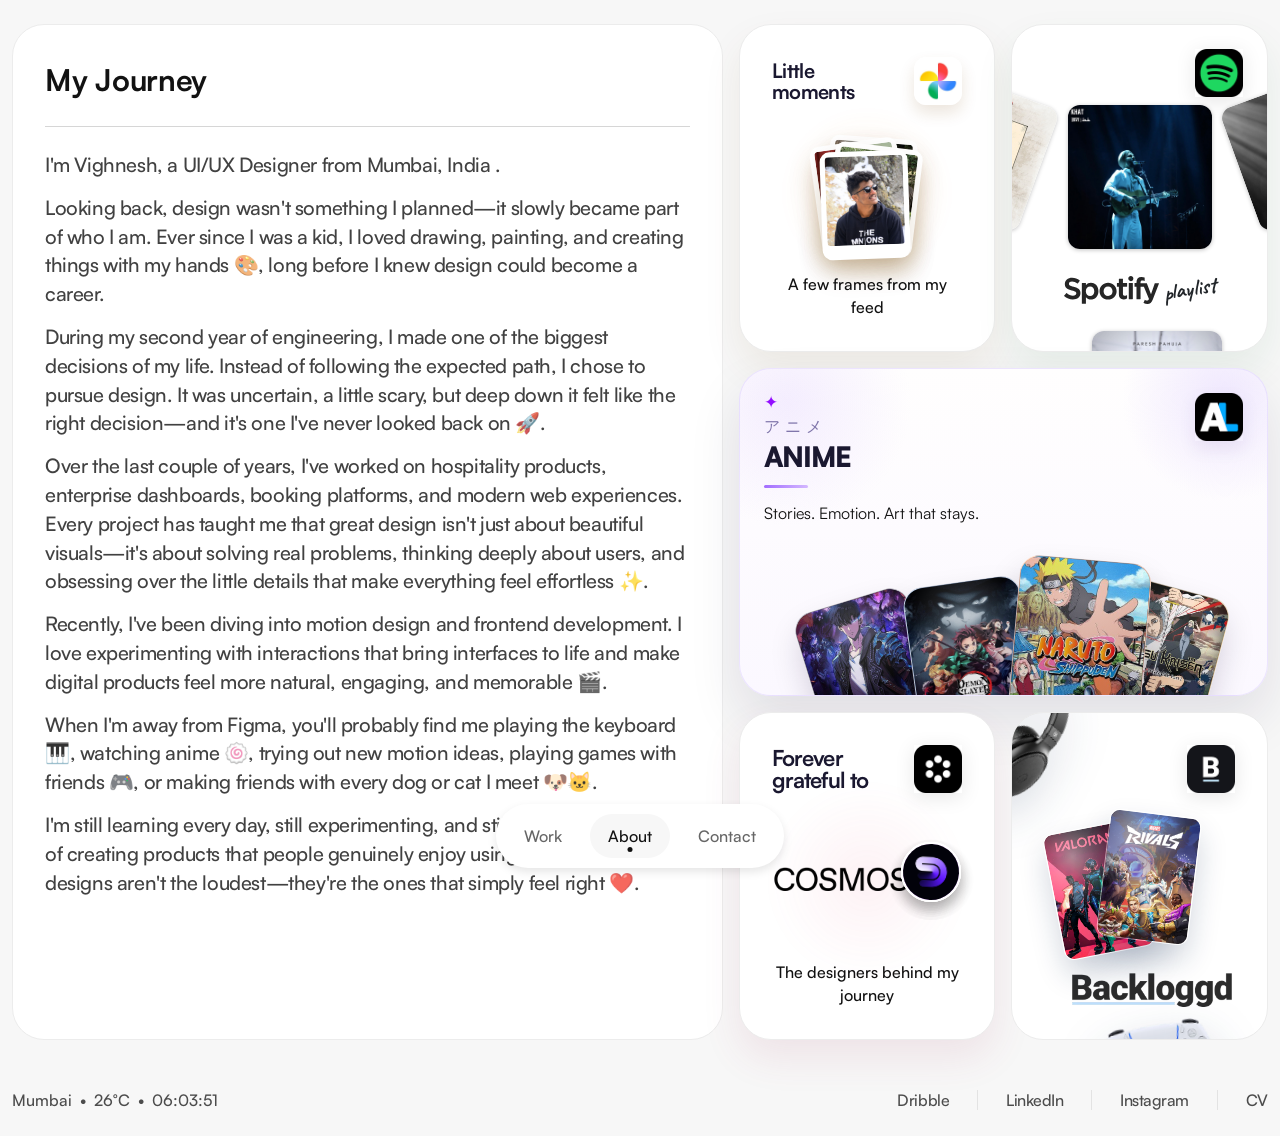
==== commit f4f91204: "Updated portfolio" ====
--- a/about.html
+++ b/about.html
@@ -28,7 +28,7 @@
     <link rel="stylesheet" href="css/satoshi.css" />
     <link rel="stylesheet" href="css/about.css" />
     <link rel="stylesheet" href="css/style.css" />
-    <link rel="stylesheet" href="css/responsive.css">
+    <link rel="stylesheet" href="css/responsive.css" />
   </head>
 
   <style>
@@ -136,7 +136,7 @@
           class="p-4 card spotify-card"
           onclick="
             window.location.href =
-              ''
+              'https://open.spotify.com/playlist/2BEb8eyeoLmeiQEmp4mAa4?si=THIaSGI9QciOaiRPHXcDIw'
           "
         >
           <div class="card-title">
@@ -168,7 +168,7 @@
           </div>
         </div>
 
-        <div class="card anime-card">
+        <div class="card anime-card" onclick="window.location.href = 'https://anilist.co/user/Vighnesh1403/animelist'">
           <div class="anime-card__shell">
             <div class="anime-card__header">
               <div class="anime-card__intro">
@@ -238,7 +238,7 @@
                   <img src="assets/images/designers/tim-gabe.png" alt="" />
                 </div>
                 <div class="bloom-avatar b-4">
-                  <img src="assets/images/designers/igor.png" alt="" />
+                  <img src="assets/images/designers/bhavya.jpg" alt="" />
                 </div>
                 <div class="bloom-avatar b-5">
                   <img src="assets/images/designers/design-sense.png" alt="" />
@@ -325,23 +325,28 @@
 
         <!-- RIGHT -->
         <div class="footer-right">
-          <a href="#">X (Twitter)</a>
+          <a href="https://dribbble.com/vighnesh1403">Dribble</a>
 
           <div class="divider"></div>
 
-          <a href="#">LinkedIn</a>
+          <a href="https://www.linkedin.com/in/vighnesh-bidaye-ab0590259/"
+            >LinkedIn</a
+          >
 
           <div class="divider"></div>
 
-          <a href="#">Instagram</a>
+          <a href="https://www.instagram.com/_.vighneshhh.___/">Instagram</a>
 
           <div class="divider"></div>
 
-          <a href="#">CV</a>
+          <a
+            href="https://drive.google.com/file/d/1aJh5O4B_ki4EDfW89nRKxlp6zdwZISZr/view?usp=sharing"
+            >CV</a
+          >
         </div>
       </footer>
     </div>
 
     <script src="js/script.js"></script>
   </body>
-</html>+</html>
--- a/css/responsive.css
+++ b/css/responsive.css
@@ -264,7 +264,7 @@
   }
 
   .review-card {
-    width: 300px;
+    height: 300px;
     border-radius: 20px;
   }
 
@@ -321,6 +321,20 @@
   .activity-through-booking {
     width:100%;
   }
+
+  .end-to-end-flow .section-right {
+    height: 350px;
+  }
+
+  .shot-player-video {
+    height:auto;
+  }
+
+  .shot-player-activity {
+    display: flex;
+    justify-content: center;
+    align-items: center;
+  }
 }
 
 /* MOBILE - Extra Small (below 360px) */
@@ -360,6 +374,10 @@
 
    /* MOBILE - Small (480px and below) */
 @media(max-width:480px){
+
+  #liquid-glass-cursor {
+    display:none;
+  }
 
    .main-grid {
     display:flex;
@@ -545,6 +563,14 @@
     width: 230px;
 }
 
+.dribble-shots {
+  height:343px;
+}
+
+.medium-card {
+  height:343px;
+}
+
   .footer {
     width:343px;
     align-items: center;
@@ -626,7 +652,7 @@
 
    .games-controller {
     left: 40px;
-    bottom:115px;
+    bottom:-115px;
    }
 
    .games-headphones {
@@ -643,4 +669,34 @@
    }
 
 
-  }+  }
+
+
+  /* ========================================
+   RESPONSIVE DESIGN - motion design
+   ======================================== */
+
+
+   /* MOBILE - Small (480px and below) */
+@media(max-width:480px){
+
+   .shots-header {
+    width: 343px;
+   }
+
+   .shots-header p {
+    text-align:center;
+   }
+
+   .shots-masonry {
+    width: 343px;
+   }
+
+   .shot-card {
+    margin-bottom: 32px;
+   }
+
+
+
+
+  }
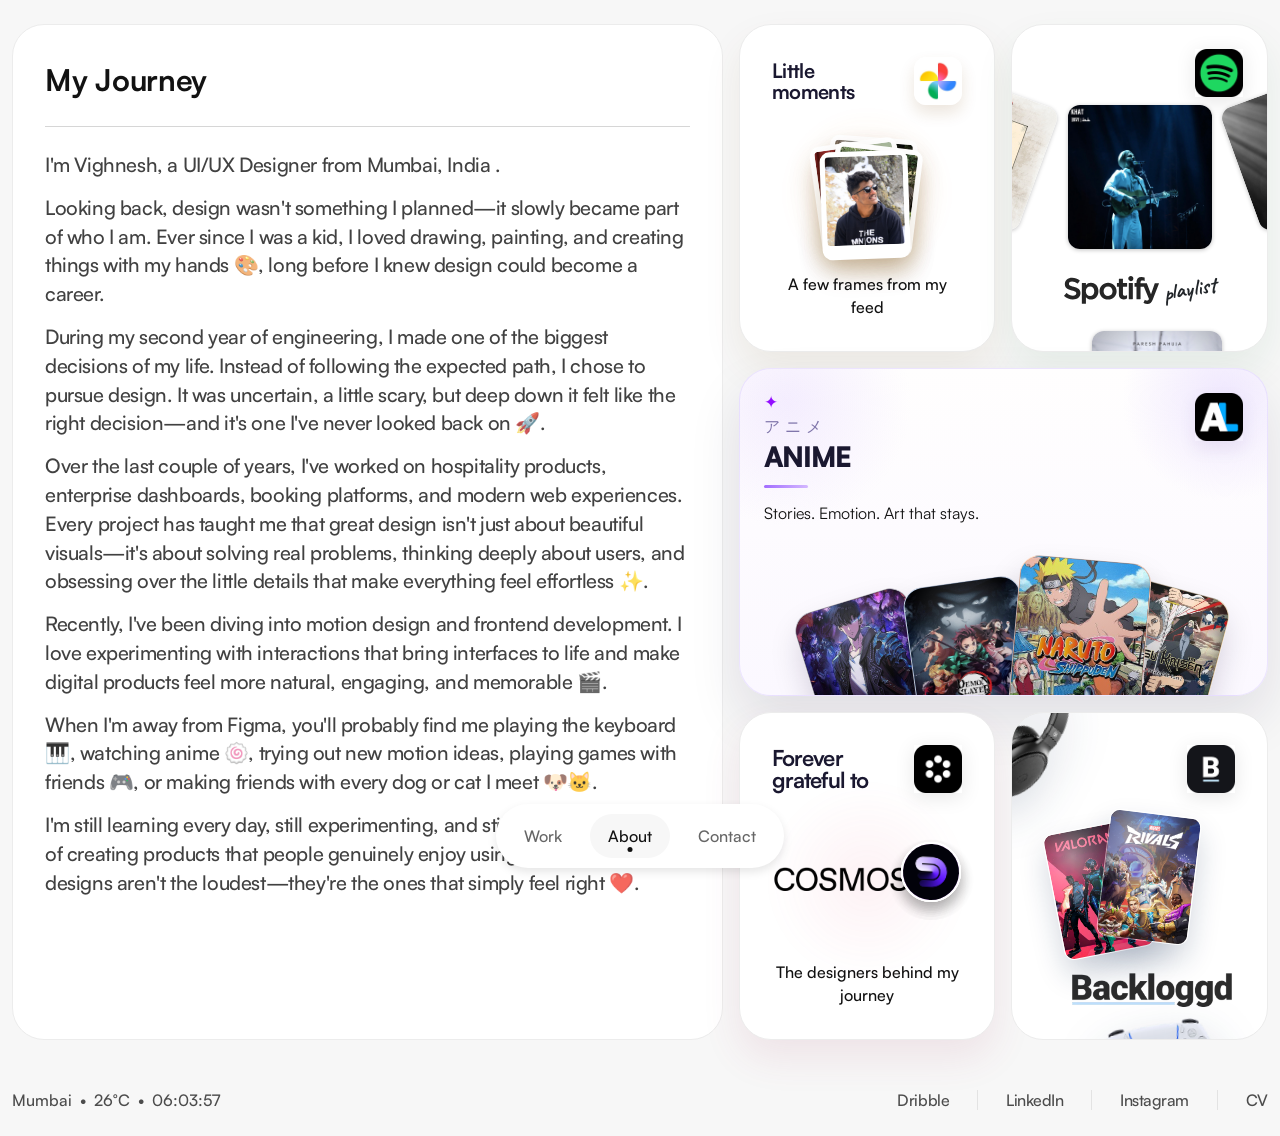
==== commit 6a973abe: "Updated portfolio" ====
--- a/about.html
+++ b/about.html
@@ -340,7 +340,7 @@
           <div class="divider"></div>
 
           <a
-            href="https://drive.google.com/file/d/1aJh5O4B_ki4EDfW89nRKxlp6zdwZISZr/view?usp=sharing"
+            href="https://drive.google.com/file/d/1qxC8Qda6kVnMRlIEaDSphb1H-PiAOEYs/view?usp=sharing"
             >CV</a
           >
         </div>
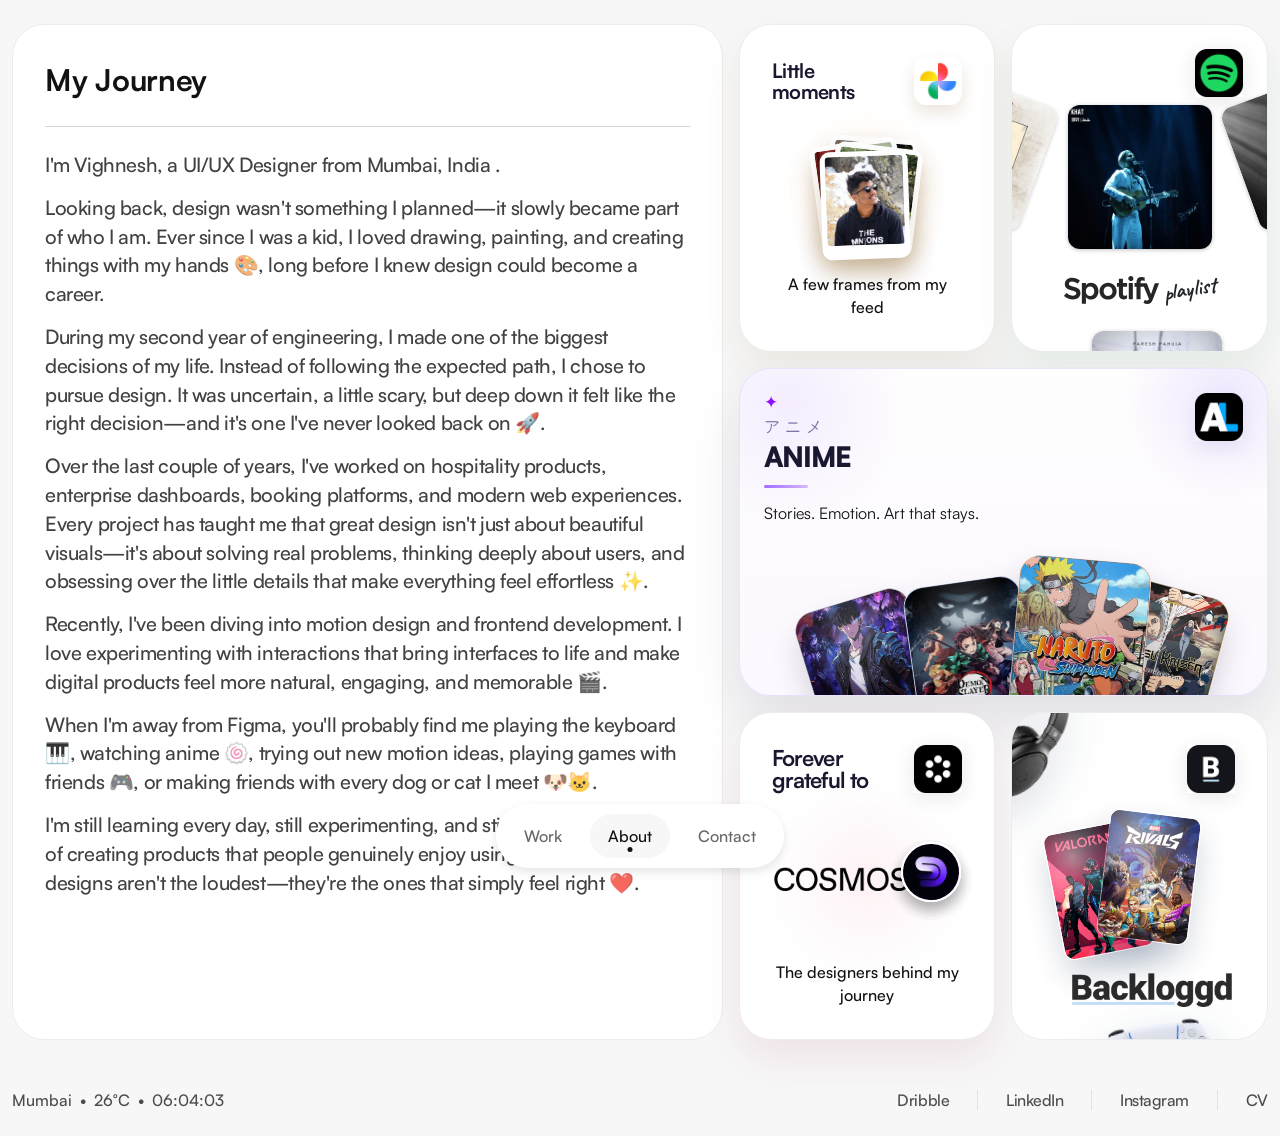
==== commit 44d620e8: "Updated portfolio" ====
--- a/about.html
+++ b/about.html
@@ -247,7 +247,7 @@
                   <img src="assets/images/designers/stephen.png" alt="" />
                 </div>
                 <div class="bloom-avatar b-7">
-                  <img src="assets/images/designers/glean.png" alt="" />
+                  <img src="assets/images/designers/designshoptds.jpg" alt="" />
                 </div>
                 <div class="bloom-avatar b-8">
                   <img src="assets/images/designers/zander.png" alt="" />
